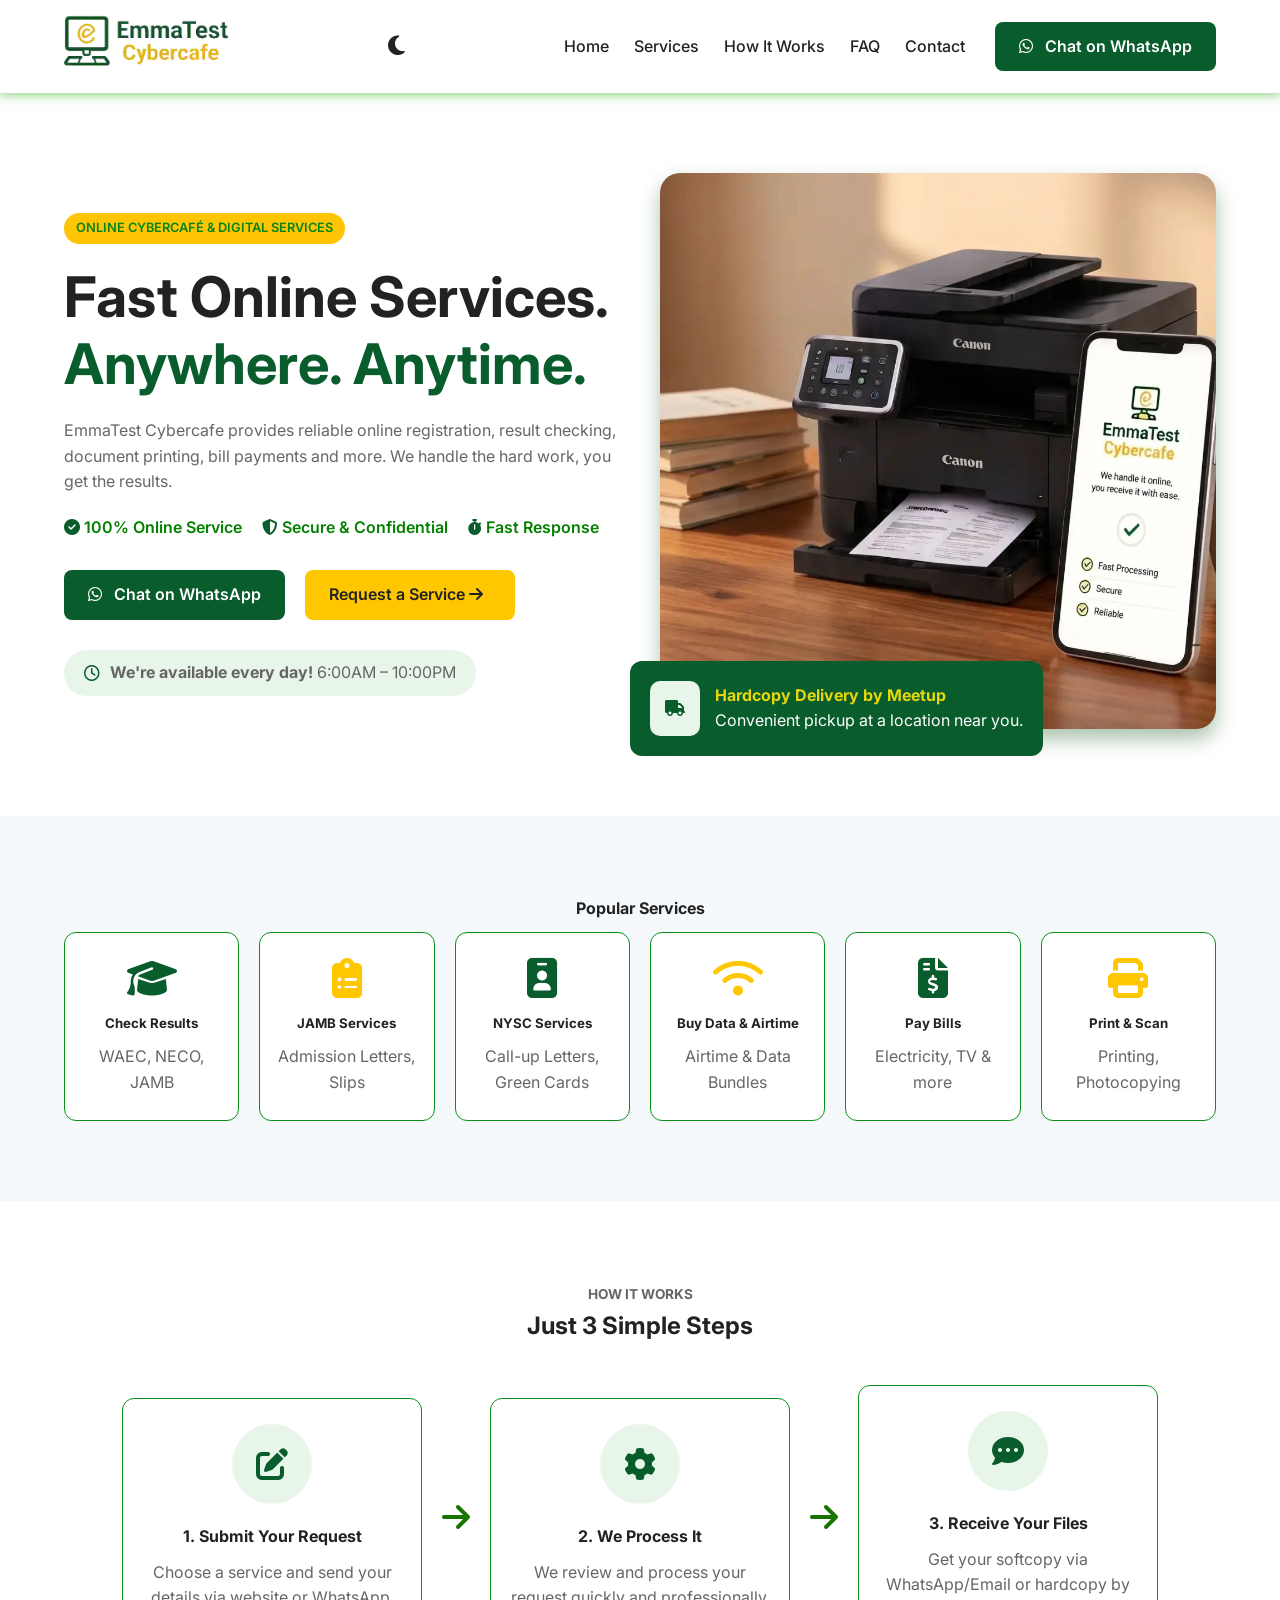
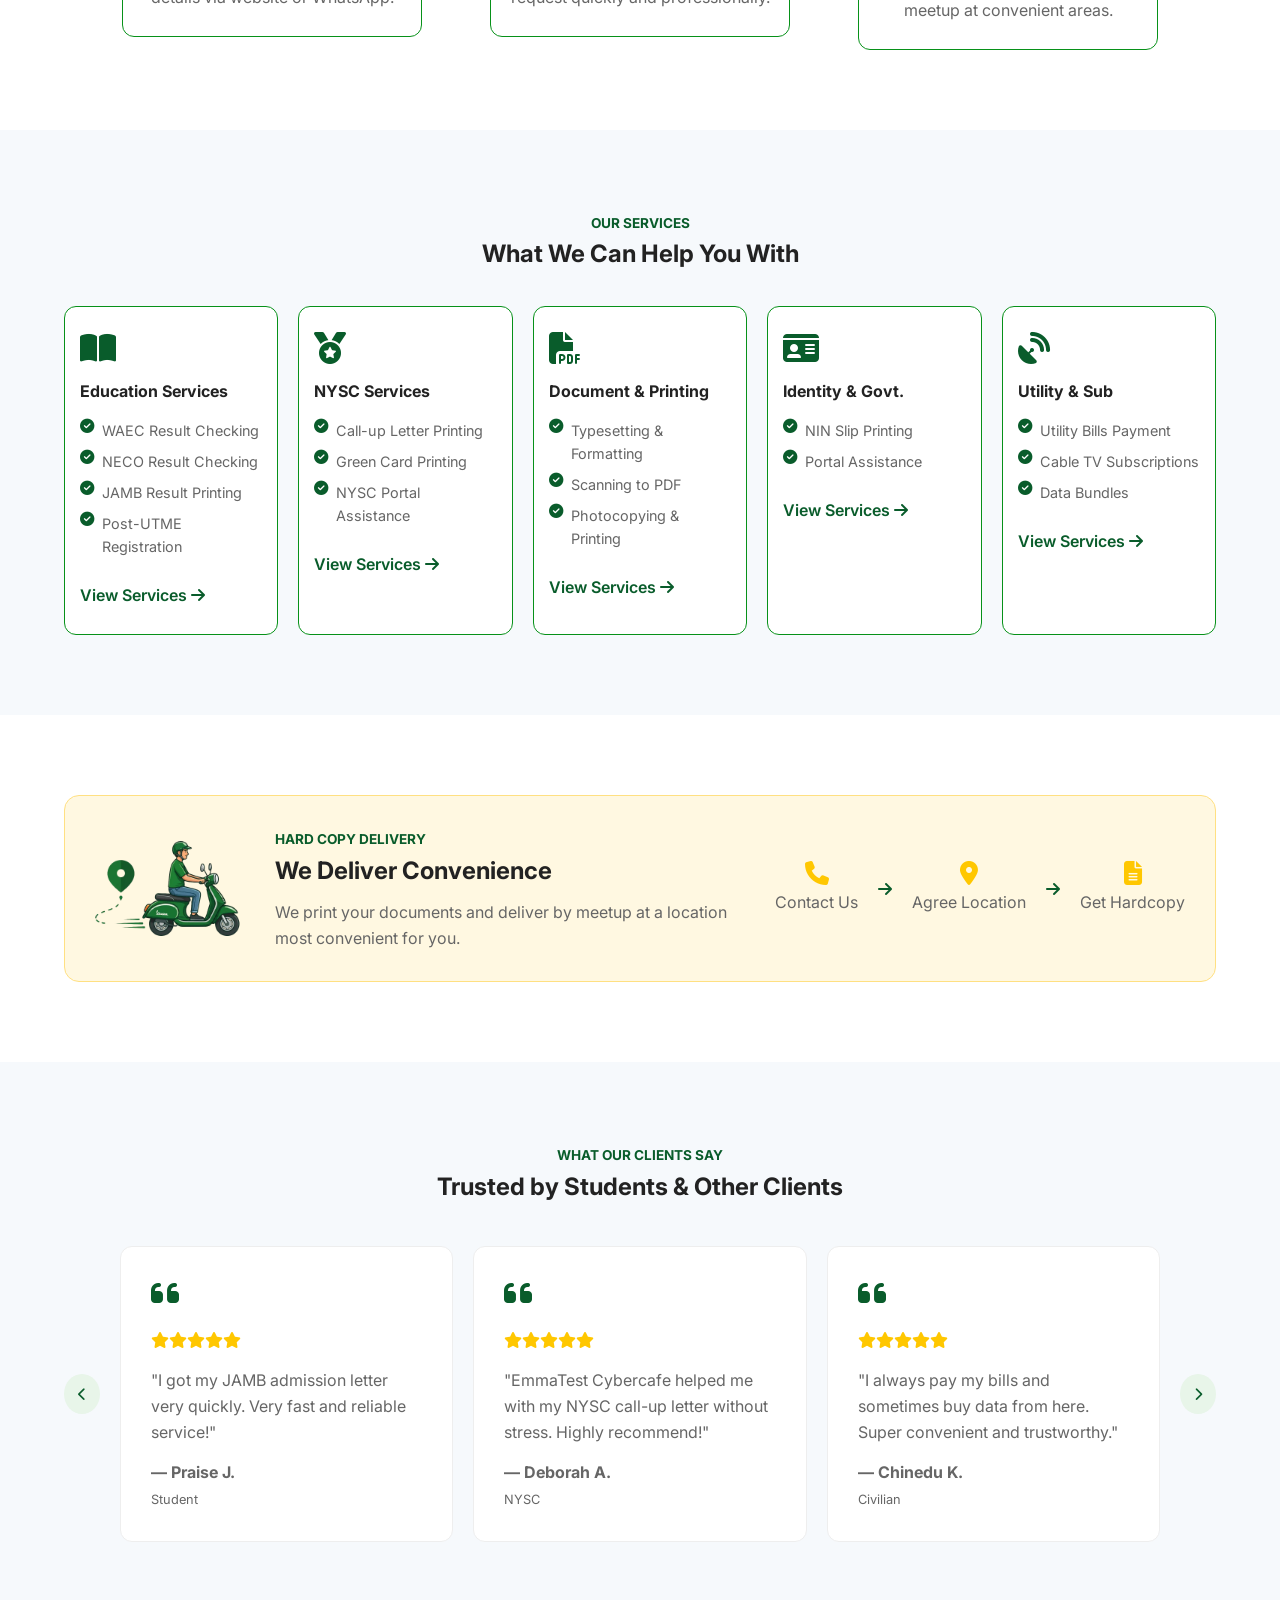
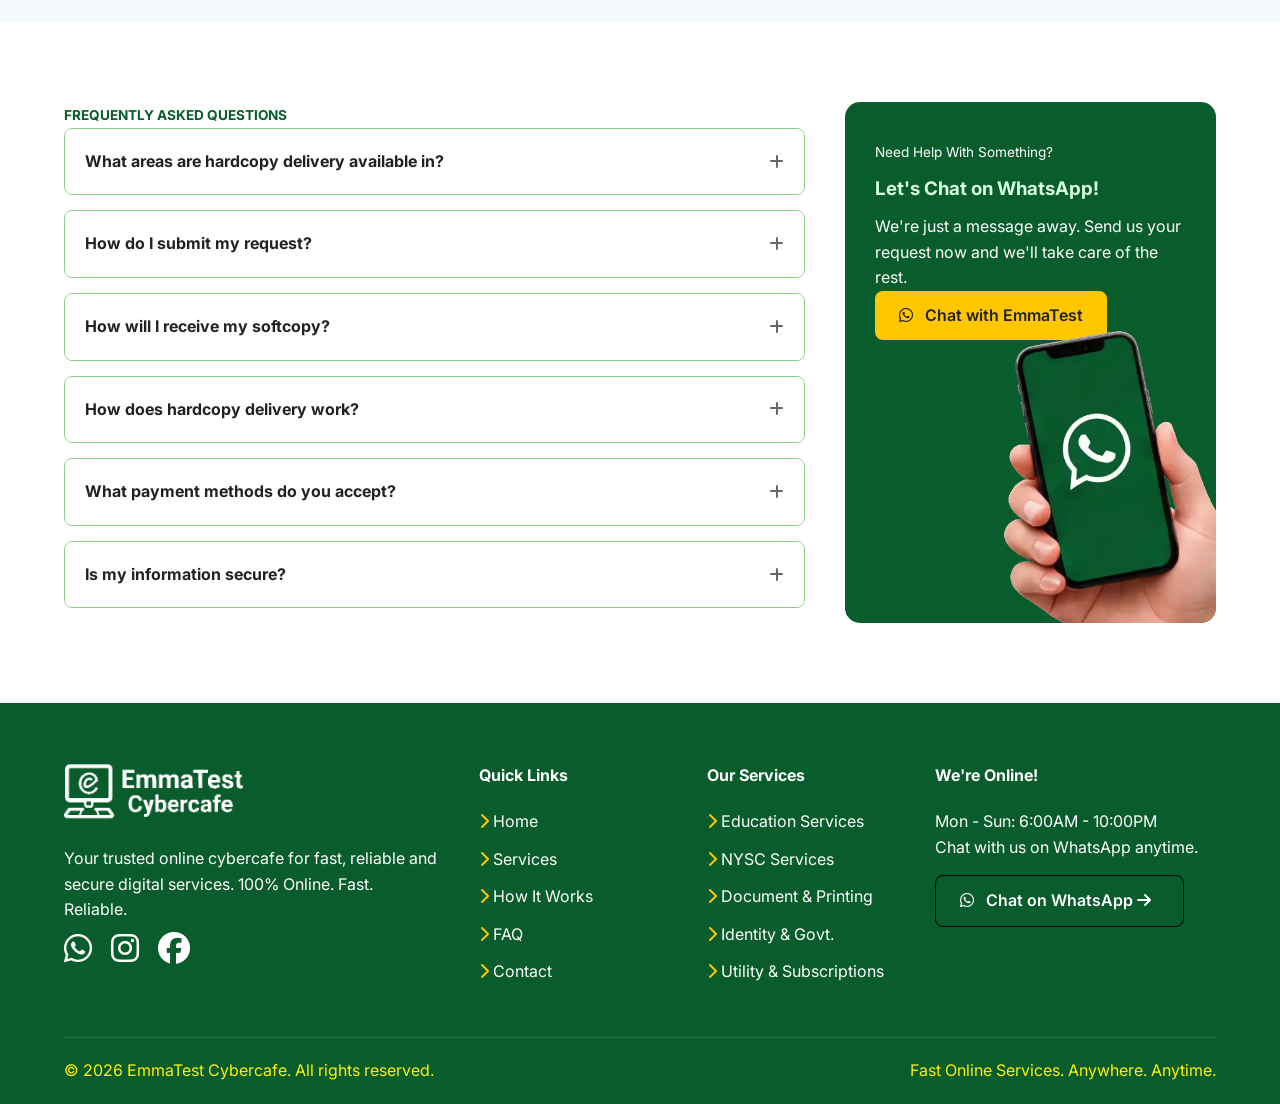
==== index.html @ 2fd21c48 "Remove chevron icon from Services nav link Removed the chevron <i> element from the 'Services' navig" ====
<!DOCTYPE html>
<html lang = "en">
    <head>
        <meta charset="UTF-8">
        <meta name="viewport" content="width=device-width, initial-scale=1.0">
        <title>EmmaTest Cybercafe</title>
        <link href="https://fonts.googleapis.com/css2?family=Inter:wght@400;500;600;700&display=swap" rel="stylesheet">
        <link rel="stylesheet" href="https://cdnjs.cloudflare.com/ajax/libs/font-awesome/6.4.0/css/all.min.css">
        <link rel="stylesheet" href="style.css">
        
        <link rel="apple-touch-icon" sizes="180x180" href="apple-touch-icon.png">
        <link rel="icon" type="image/png" sizes="32x32" href="favicon-32x32.png">
        <link rel="icon" type="image/png" sizes="16x16" href="favicon-16x16.png">
        <link rel="icon" href="favicon.ico">
        <link rel="manifest" href="site.webmanifest">
    </head>
    <body id="home">
        <header id="header">
            <div class="nav-container">
                <a href="#home" class="logo">
                    <img src="images/logo.webp" alt="EmmaTest Cybercafe Logo" id="site-logo">
                </a>
                
                <div style="display: flex; align-items: center; gap: 20px;">
                    <button id="theme-toggle" class="theme-btn" aria-label="Toggle Dark Mode">
                        <i class="fas fa-moon"></i>
                    </button>
                    <div class="menu-icon" id="menu-icon">
                        <i class="fas fa-bars"></i>
                    </div>
                </div>
                <nav id="navbar">
                    <ul class="nav-links">
                        <li><a href="#home" class="nav-link">Home</a></li>
                        <li><a href="#services" class="nav-link">Services</a></li>
                        <li><a href="#how-it-works" class="nav-link">How It Works</a></li>
                        <li><a href="#faq" class="nav-link">FAQ</a></li>
                        <li><a href="#footer" class="nav-link">Contact</a></li>
                    </ul>
                    <a href="https://wa.me/2348055755066" target="_blank" rel="noopener" class="btn btn-primary wa-link">
                        <i class="fab fa-whatsapp"></i> Chat on WhatsApp
                    </a>
                </nav>
            </div>
        </header>

        <section class="hero section-padding">
            <div class="hero-content">
                <span class="badge">ONLINE CYBERCAFÉ & DIGITAL SERVICES</span>
                <h1>Fast Online Services.<br><span class="text-green">Anywhere. Anytime.</span></h1>
                <p>EmmaTest Cybercafe provides reliable online registration, result checking, document printing, bill payments and more. We handle the hard work, you get the results.</p>

                <ul class="hero-features">
                    <li><i class="fas fa-check-circle text-green"></i> 100% Online Service</li>
                    <li><i class="fas fa-shield-alt text-green"></i> Secure & Confidential</li>
                    <li><i class="fas fa-stopwatch text-green"></i> Fast Response</li>
                </ul>

                <div class="hero-buttons">
                    <a href="https://wa.me/2348055755066" target="_blank" rel="noopener" class="btn btn-primary wa-link"><i class="fab fa-whatsapp"></i> Chat on WhatsApp</a>
                    <a href="request-service.html" class="btn btn-yellow">Request a Service <i class="fas fa-arrow-right"></i></a>
                </div>

                <div class="availability">
                    <i class="far fa-clock text-green"></i>
                    <div>
                        <strong>We're available every day!</strong>
                        <span>6:00AM – 10:00PM</span>
                    </div>
                </div>
            </div>

            <div class="hero-image-container">
                <img src="images/hero-printer-phone.webp" alt="Printer and Phonne" class="main-img">
                <div class="floating-card hover-float">
                    <div class="icon-box"><i class="fas fa-truck text-green"></i></div>
                    <div>
                        <h4>Hardcopy Delivery by Meetup</h4>
                        <p>Convenient pickup at a location near you.</p>
                    </div>
                </div>
            </div>
        </section>

        <section class="quick-services section-padding bg-light">
            <h4 class="text-center section-hub">Popular Services</h4>
            <div class="grid-container cards-6">
                <div class="card hover-float text-center">
                    <i class="fas fa-graduation-cap icon-large text-green"></i>
                    <h5>Check Results</h5>
                    <p>WAEC, NECO, JAMB</p>
                </div>
                <div class="card hover-float text-center">
                    <i class="fas fa-clipboard-list icon-large text-yellow"></i>
                    <h5>JAMB Services</h5>
                    <p>Admission Letters, Slips</p>
                </div>
                <div class="card hover-float text-center">
                    <i class="fas fa-id-badge icon-large text-green"></i>
                    <h5>NYSC Services</h5>
                    <p>Call-up Letters, Green Cards</p>
                </div>
                <div class="card hover-float text-center">
                    <i class="fas fa-wifi icon-large text-yellow"></i>
                    <h5>Buy Data & Airtime</h5>
                    <p>Airtime & Data Bundles</p>
                </div>
                <div class="card hover-float text-center">
                    <i class="fas fa-file-invoice-dollar icon-large text-green"></i>
                    <h5>Pay Bills</h5>
                    <p>Electricity, TV & more</p>
                </div>
                <div class="card hover-float text-center">
                    <i class="fas fa-print icon-large text-yellow"></i>
                    <h5>Print & Scan</h5>
                    <p>Printing, Photocopying</p>
                </div>
            </div>
        </section>

        <section id="how-it-works" class="section-padding text-center">
            <span class=" uppercase font-bold text-small">How It Works</span>
            <h2>Just 3 Simple Steps</h2>
            <div class="steps-container">
                <div class="step card hover-float">
                    <div class="step-icon"><i class="fas fa-edit"></i></div>
                    <h4>1. Submit Your Request</h4>
                    <p>Choose a service and send your details via website or WhatsApp.</p>
                </div>
                <i class="fas fa-arrow-right step-arrow"></i>
                <div class="step card hover-float">
                    <div class="step-icon"><i class="fas fa-cog"></i></div>
                    <h4>2. We Process It</h4>
                    <p>We review and process your request quickly and professionally.</p>
                </div>
                <i class="fas fa-arrow-right step-arrow"></i>
                <div class="step card hover-float">
                    <div class="step-icon"><i class="fas fa-comment-dots"></i></div>
                    <h4>3. Receive Your Files</h4>
                <p>Get your softcopy via WhatsApp/Email or hardcopy by meetup at convenient areas.</p>
                </div>
            </div>
        </section>

        <section id="services" class="section-padding bg-light">
            <div class="text-center mb-4">
                <span class="text-green uppercase font-bold text-small">Our Services</span>
                <h2>What We Can Help You With</h2>
            </div>
            <div class="grid-container cards-5">
                <div class="card service-card hover-float">
                    <i class="fas fa-book-open icon-medium text-green"></i>
                    <h4>Education Services</h4>
                    <ul>
                        <li><i class="fas fa-check-circle text-green"></i> WAEC Result Checking</li>
                        <li><i class="fas fa-check-circle text-green"></i> NECO Result Checking</li>
                        <li><i class="fas fa-check-circle text-green"></i> JAMB Result Printing</li>
                        <li><i class="fas fa-check-circle text-green"></i> Post-UTME Registration</li>
                    </ul>
                    <a href="service-details.html" class="link-green">View Services <i class="fas fa-arrow-right"></i></a>
                </div>
                <div class="card service-card hover-float">
                    <i class="fas fa-medal icon-medium text-green"></i>
                    <h4>NYSC Services</h4>
                    <ul>
                        <li><i class="fas fa-check-circle text-green"></i> Call-up Letter Printing</li>
                        <li><i class="fas fa-check-circle text-green"></i> Green Card Printing</li>
                        <li><i class="fas fa-check-circle text-green"></i> NYSC Portal Assistance</li>
                    </ul>
                    <a href="service-details.html" class="link-green">View Services <i class="fas fa-arrow-right"></i></a>
                </div>
                <div class="card service-card hover-float">
                    <i class="fas fa-file-pdf icon-medium text-green"></i>
                    <h4>Document & Printing</h4>
                    <ul>
                        <li><i class="fas fa-check-circle text-green"></i> Typesetting & Formatting</li>
                        <li><i class="fas fa-check-circle text-green"></i> Scanning to PDF</li>
                        <li><i class="fas fa-check-circle text-green"></i> Photocopying & Printing</li>
                    </ul>
                    <a href="service-details.html" class="link-green">View Services <i class="fas fa-arrow-right"></i></a>
                </div>
                <div class="card service-card hover-float">
                    <i class="fas fa-id-card icon-medium text-green"></i>
                    <h4>Identity & Govt.</h4>
                    <ul>
                        <li><i class="fas fa-check-circle text-green"></i> NIN Slip Printing</li>
                        <li><i class="fas fa-check-circle text-green"></i> Portal Assistance</li>
                    </ul>
                    <a href="service-details.html" class="link-green">View Services <i class="fas fa-arrow-right"></i></a>
                </div>
                <div class="card service-card hover-float">
                    <i class="fas fa-satellite-dish icon-medium text-green"></i>
                    <h4>Utility & Sub</h4>
                    <ul>
                        <li><i class="fas fa-check-circle text-green"></i> Utility Bills Payment</li>
                        <li><i class="fas fa-check-circle text-green"></i> Cable TV Subscriptions</li>
                        <li><i class="fas fa-check-circle text-green"></i> Data Bundles</li>
                    </ul>
                    <a href="service-details.html" class="link-green">View Services <i class="fas fa-arrow-right"></i></a>
                </div>
            </div>
        </section>

        <section class="section-padding">
            <div class="delivery-banner hover-float">
                <img src="images/scooter.webp" alt="Delivery Scooter" class="scooter-img">
                <div class="banner-text">
                    <span class="text-green uppercase text-small font-bold">Hard Copy Delivery</span>
                    <h2>We Deliver Convenience</h2>
                    <p>We print your documents and deliver by meetup at a location most convenient for you.</p>
                </div>
                <div class="banner-steps">
                    <div class="b-step"><i class="fas fa-phone text-yellow"></i> <p>Contact Us</p></div>
                    <i class="fas fa-arrow-right text-green"></i>
                    <div class="b-step"><i class="fas fa-map-marker-alt text-yellow"></i> <p>Agree Location</p></div>
                    <i class="fas fa-arrow-right text-green"></i>
                    <div class="b-step"><i class="fas fa-file-alt text-yellow"></i> <p>Get Hardcopy</p></div>
                </div>
            </div>
        </section>

        <section id="testimonials" class="section-padding text-center bg-light">
            <span class="text-green uppercase font-bold text-small">What Our Clients Say</span>
            <h2>Trusted by Students & Other Clients</h2>

            <div class="testimonial-wrapper">
                <button id="prevTestimonial" class="slider-btn" title="Previous testimonial" aria-label="Previous testimonial"><i class="fas fa-chevron-left"></i></button>
                <div class="testimonial-container" id="testimonial-container">
                </div>
                <button id="nextTestimonial" class="slider-btn" title="Next testimonial" aria-label="Next testimonial"><i class="fas fa-chevron-right"></i></button>
            </div>
        </section>

        <section id="faq" class="section-padding">
            <div class="faq-chat-grid">
                <div class="faq-section">
                    <span class="text-green uppercase font-bold text-small">Frequently Asked Questions</span>
                    <div class="accordion">
                        <div class="accordion-item">
                            <div class="accordion-header">
                                <h4>What areas are hardcopy delivery available in?</h4>
                                <i class="fas fa-plus"></i>
                            </div>
                            <div class="accordion-content">
                                <p>Hard Copy meet up for delivery is only available in various places in Ogbomosho, Oyo Nigeria. Delivery to other states will include an additional shipping fee.</p>
                            </div>
                        </div>
                        <div class="accordion-item">
                            <div class="accordion-header">
                                <h4>How do I submit my request?</h4>
                                <i class="fas fa-plus"></i>
                            </div>
                            <div class="accordion-content">
                                <p>You can submit your request by clicking any "Request a Service" button or sending us a direct message on WhatsApp with your details.</p>
                            </div>
                        </div>
                        <div class="accordion-item">
                            <div class="accordion-header">
                                <h4>How will I receive my softcopy?</h4>
                                <i class="fas fa-plus"></i>
                            </div>
                            <div class="accordion-content">
                                <p>Softcopies are securely sent directly to your WhatsApp or Email address upon completion.</p>
                            </div>
                        </div>
                        <div class="accordion-item">
                            <div class="accordion-header">
                                <h4>How does hardcopy delivery work?</h4>
                                <i class="fas fa-plus"></i>
                            </div>
                            <div class="accordion-content">
                                <p>We agree on a convenient public meetup location and bring your printed documents directly to you.</p>
                            </div>
                        </div>
                        <div class="accordion-item">
                            <div class="accordion-header">
                                <h4>What payment methods do you accept?</h4>
                                <i class="fas fa-plus"></i>
                            </div>
                            <div class="accordion-content">
                                <p>We accept bank transfers. Account details will be provided when you finalize your request.</p>
                            </div>
                        </div>
                        <div class="accordion-item">
                            <div class="accordion-header">
                                <h4>Is my information secure?</h4>
                                <i class="fas fa-plus"></i>
                            </div>
                            <div class="accordion-content">
                                <p>Yes, 100%!. All personal data and login details provided for registrations are kept strictly confidential and deleted after service completion.</p>
                            </div>
                        </div>
                    </div>
                </div>
                <div class="cta-card hover-float">
                    <div class="cta-content">
                        <p class="text-small">Need Help With Something?</p>
                        <h3>Let's Chat on WhatsApp!</h3>
                        <p>We're just a message away. Send us your request now and we'll take care of the rest.</p>
                        <a href="https://wa.me/2348055755066" target="_blank" rel="noopener" class="btn btn-yellow wa-link"><i class="fab fa-whatsapp"></i> Chat with EmmaTest</a>
                    </div>
                    <img src="images/hand-phone.webp" alt="Phone in hand" class="cta-img">
                </div>
            </div>
        </section>

        <footer id="footer">
            <div class="footer-grid">
                <div class="footer-brand">
                    <img src="images/logo.webp" alt="Logo" class="footer-logo">
                    <p>Your trusted online cybercafe for fast, reliable and secure digital services. 100% Online. Fast. Reliable.</p>
                    <div class="social-icons">
                        <a href="https://wa.me/2348055755066" target="_blank" rel="noopener" title="Chat on WhatsApp" aria-label="Chat on WhatsApp"><i class="fab fa-whatsapp"></i></a>
                        <a href="https://instagram.com" target="_blank" rel="noopener" title="Follow on Instagram" aria-label="Follow on Instagram"><i class="fab fa-instagram"></i></a>
                        <a href="https://facebook.com" target="_blank" rel="noopener" title="Follow on Facebook" aria-label="Follow on Facebook"><i class="fab fa-facebook"></i></a>
                    </div>
                </div>
                <div class="footer-links">
                    <h4>Quick Links</h4>
                    <ul>
                        <li><i class="fas fa-chevron-right text-yellow"></i> <a href="#home">Home</a></li>
                        <li><i class="fas fa-chevron-right text-yellow"></i> <a href="#services">Services</a></li>
                        <li><i class="fas fa-chevron-right text-yellow"></i> <a href="#how-it-works">How It Works</a></li>
                        <li><i class="fas fa-chevron-right text-yellow"></i> <a href="#faq">FAQ</a></li>
                        <li><i class="fas fa-chevron-right text-yellow"></i> <a href="#footer">Contact</a></li>
                    </ul>
                </div>
                <div class="footer-links">
                    <h4>Our Services</h4>
                    <ul>
                        <li><i class="fas fa-chevron-right text-yellow"></i> <a href="service-details.html">Education Services</a></li>
                        <li><i class="fas fa-chevron-right text-yellow"></i> <a href="service-details.html">NYSC Services</a></li>
                        <li><i class="fas fa-chevron-right text-yellow"></i> <a href="service-details.html">Document & Printing</a></li>
                        <li><i class="fas fa-chevron-right text-yellow"></i> <a href="service-details.html">Identity & Govt.</a></li>
                        <li><i class="fas fa-chevron-right text-yellow"></i> <a href="service-details.html">Utility & Subscriptions</a></li>
                    </ul>
                </div>
                <div class="footer-contact">
                    <h4>We're Online!</h4>
                    <p>Mon - Sun: 6:00AM - 10:00PM<br>Chat with us on WhatsApp anytime.</p>
                    <a href="https://wa.me/2348055755066" target="_blank" rel="noopener" class="btn btn-outline-white wa-link">
                        <i class="fab fa-whatsapp"></i> Chat on WhatsApp <i class="fas fa-arrow-right"></i>
                    </a>
                </div>
            </div>
            <div class="footer-bottom">
                <p>&copy; 2026 EmmaTest Cybercafe. All rights reserved.</p>
                <p>Fast Online Services. Anywhere. Anytime.</p>
            </div>
        </footer>

        <script src="script.js"></script>
    </body>
</html>
---- style.css ----
/* Variables & Reset */
:root {
    --primary-green: #095C2B;
    --light-green: #E8F5E9;
    --yellow: #FFC700;
    --dark-text: #222222;
    --gray-text: #666666;
    --bg-white: #FFFFFF;
    --bg-offwhite: #f6f9fc;
    --transition: all 0.4s ease;
}

* {
    margin: 0;
    padding: 0;
    box-sizing: border-box;
    font-family: 'inter', sans-serif;
    scroll-behavior: smooth;
}

body {
    color: var(--gray-text);
    background-color: var(--bg-white);
    line-height: 1.6;
}

h1, h2, h3, h4, h5 {
    color: var(--dark-text);
    margin-bottom: 10px;
}

a {
    text-decoration: none;
    color: inherit;
}

ul {
    list-style: none;
}

/* Utility Classes */
.text-green {color: var(--primary-green); }
.text-yellow { color: var(--yellow); }
.bg-light { background-color: var(--bg-offwhite); }
.text-center { text-align: center; }
.uppercase { text-transform: uppercase; }
.font-bold { font-weight: 700; }
.text-small { font-size: 0.85rem; }
.section-padding { padding: 80px 5%; }
.mb-4 { margin-bottom: 2rem; }

/* Buttons */
.btn {
    display: inline-block;
    padding: 12px 24px;
    border-radius: 8px;
    font-weight: 600;
    transition: var(--transition);
    cursor: pointer;
    border: none;
}

.btn i {
    margin-right: 8px;
}

.btn-primary {
    background-color: var(--primary-green);
    color: white
}

.btn-primary:hover {
    background-color: var(--yellow);
    transform: translateY(-5px);
}

.btn-yellow {
    background-color: var(--yellow);
    color: var(--dark-text);
}

.btn-yellow:hover {
    background-color: #00d636;
    transform: translateY(-5px);
}

/* Hover Float Effect (for the cards) */
.hover-float {
    transition: var(--transition);
}
.hover-float:hover {
    transform: translateY(-8px);
    box-shadow: 0 10px 20px rgba(0,0,0,0.08);
}

header {
    background: var(--bg-white);
    position: sticky;
    top: 0;
    z-index: 1000;
    box-shadow: 0 2px 10px rgba(28, 167, 0, 0.514);
}

.nav-container {
    display: flex;
    justify-content: space-between;
    align-items: center;
    padding: 15px 5%;
    max-width: 1400px;
    margin: auto;
}

.logo img {
    height: 55px;
}

nav {
    display: flex;
    align-items: center;
    gap: 30px;
}

.nav-links {
    display: flex;
    gap: 25px;
}

.nav-link {
    font-weight: 500;
    color: var(--dark-text);
    transition: var(--transition);
}

.nav-link:hover {
    color: var(--primary-green);
}

.menu-icon {
    display: none;
    font-size: 1.5rem;
    color: var(--primary-green);
    cursor: pointer;
}

/* Hero Section */
.hero {
    display: grid;
    grid-template-columns: 1fr 1fr;
    gap: 40px;
    align-items: center;
    max-width: 1400px;
    margin: auto;
}

.badge {
    background: #ffc404;
    color: #04851a;
    padding: 5px 12px;
    border-radius: 20px;
    font-size: 0.8rem;
    font-weight: 600;
    display: inline-block;
    margin-bottom: 20px;
}

.hero h1 {
    font-size: 3.5rem;
    line-height: 1.2;
    margin-bottom: 20px;
}

.hero-features {
    display: flex;
    gap: 20px;
    margin: 20px 0;
}

.hero-features li {
    font-weight: 600;
    color: rgb(4, 128, 0)
}

.hero-buttons {
    display: flex;
    gap: 20px;
    margin-top: 30px;
}

.availability{
    display: flex;
    align-items: center;
    gap: 10px;
    margin-top: 30px;
    background: var(--light-green);
    padding: 10px 20px;
    border-radius: 80px;
    display: inline-flex;
}

.hero-image-container {
    position: relative;
}

.main-img {
    width: 100%;
    border-radius: 20px;
    box-shadow: 0 10px 20px rgba(0, 75, 10, 0.336);  
}

.floating-card {
    position: absolute;
    bottom: -20px;
    left: -30px;
    background: var(--primary-green);
    color: white;
    padding: 20px;
    border-radius: 12px;
    display: flex;
    align-items: center;
    gap: 15px;
}
.floating-card h4 { color: rgb(230, 215, 14); margin: 0; }
.floating-card .icon-box {
    background: var(--light-green);
    padding: 15px;
    border-radius: 10px;
}

/* Grids */
.grid-container {
    display: grid;
    gap: 20px;
    max-width: 1400px;
    margin: auto;
}

.cards-6 { grid-template-columns: repeat(6, 1fr); }
.cards-5 { grid-template-columns: repeat(5, 1fr); }

.card {
    background: var(--bg-white);
    padding: 25px 15px;
    border-radius: 12px;
    border: 1px solid #079119;
}
.icon-large { font-size: 2.5rem; margin-bottom: 15px; }

/* How It Works */
.steps-container {
    display: flex;
    align-items: center;
    justify-content: center;
    gap: 20px;
    margin-top: 40px;
}

.step {
    flex: 1;
    max-width: 300px;
}

.step-icon {
    width: 80px;
    height: 80px;
    background: var(--light-green);
    color: var(--primary-green);
    border-radius: 50%;
    display: flex;
    align-items: center;
    justify-content: center;
    font-size: 2rem;
    margin: 0 auto 20px;
}
.step-arrow { font-size: 2rem; color: #177400; }

/* Services Details Cards */
.service-card { text-align: left; }
.icon-medium { font-size: 2rem; margin-bottom: 15px; }
.service-card ul { margin: 15px 0; }
.service-card li {
    margin-bottom: 8px;
    font-size: 0.9rem;
    display: flex;
    gap: 8px;
}
.link-green {
    color: var(--primary-green);
    font-weight: 600;
    display: inline-block;
    margin-top: 10px;
}

/* Delivery Banner */
.delivery-banner {
    background: #fff8e1;
    border-radius: 15px;
    display: flex;
    align-items: center;
    padding: 30px;
    gap: 30px;
    border: 1px solid #ffe082;
}
.scooter-img { width: 150px; }
.banner-text { flex: 1; }
.banner-steps {
    display: flex;
    align-items: center;
    gap: 20px;
}
.b-step { text-align: center; }
.b-step i { font-size: 1.5rem; margin-bottom: 5px; }

/* Testimonials Carousel */
.testimonial-wrapper {
    display: flex;
    align-items: center;
    justify-content: center;
    gap: 20px;
    margin-top: 40px;
}

.testimonial-container {
    display: grid;
    grid-template-columns: repeat(3, 1fr);
    gap: 20px;
    width: 100%;
    max-width: 1200px;
    overflow: hidden;
}

.test-card {
    background: var(--bg-white);
    padding: 30px;
    border-radius: 12px;
    text-align: left;
    border: 1px solid #eee;
}
.stars { color: var(--yellow); margin: 15px 0; }
.slider-btn {
    background: var(--light-green);
    color: var(--primary-green);
    border: none;
    width: 40px;
    height: 40px;
    border-radius: 50%;
    cursor: pointer;
    transition: var(--transition);
}

.slider-btn:hover { background: var(--primary-green); color: white; transform: translateY(-5px); }
/* FAQ & CTA Grid */
.faq-chat-grid {
    display: grid;
    grid-template-columns: 2fr 1fr;
    gap: 40px;
    max-width: 1400px;
    margin: auto;
}

.accordion-item {
    border: 1px solid #0d9b0079;
    border-radius: 8px;
    margin-bottom: 15px;
    overflow: hidden;
}

.accordion-header {
    background: var(--bg-white);
    padding: 20px;
    display: flex;
    justify-content: space-between;
    align-items: center;
    cursor: pointer;
}
.accordion-header h4 { margin: 0; }
.accordion-content {
    background: var(--bg-offwhite);
    padding: 0 20px;
    max-height: 0;
    overflow: hidden;
    transition: max-height 0.2s ease;
}

.accordion-item.active .accordion-content {
    padding: 20px;
    max-height: 200px;
}

.accordion-item.active .accordion-header i {
    transform: rotate(45deg);
}

.cta-card {
    background: var(--primary-green);
    color: white;
    border-radius: 15px;
    padding: 40px 30px;
    overflow: hidden;
    position: relative;
}
.cta-card h3 { color: rgb(216, 255, 225); margin: 10px 0; }
.cta-img {
    position: absolute;
    bottom: -20px;
    right: -20px;
    width: 250px;
}

/* Footer */
footer{
    background: var(--primary-green);
    color: white;
    padding: 60px 5% 20px;
}

.footer-grid {
    display: grid;
    grid-template-columns: 2fr 1fr 1fr 1.5fr;
    gap: 40px;
    max-width: 1400px;
    margin: auto;
    border-bottom: 1px solid rgba(255,255,255,0.1);
    padding-bottom: 40px;
}
.footer-logo { height: 60px; filter: brightness(0) invert(1); margin-bottom: 15px; }

.social-icons a {
    color: white;
    margin-right: 15px;
    font-size: 2rem;
}

.footer-links h4, .footer-contact h4 { color: white; margin-bottom: 20px; }
.footer-links ul li { margin-bottom: 12px; }
.btn-outline-white {
    background: transparent;
    border: 1px solid rgb(0, 0, 0);
    color: white;
    margin-top: 15px;
}
.btn-outline-white:hover {
    background: white;
    color: var(--primary-green);
    transform: translateY(-5px);
}
.footer-bottom {
    display: flex;
    justify-content: space-between;
    max-width: 1400px;
    margin: 20px auto 0;
    font-size: 1rem;
    color: #ffef0c;
}

/* Mobile Responsiveness */
@media (max-width: 992px) {
    .hero { grid-template-columns: 1fr; text-align: center; }
    .hero-features { justify-content: center; flex-wrap: wrap; }
    .hero-buttons { justify-content: center; }
    .floating-card { position: relative; bottom: 0; left: 0; margin-top: 20px; justify-content: center;}
    .cards-6, .cards-5 { grid-template-columns: repeat(3, 1fr); }
    .steps-container { flex-direction: column; }
    .step-arrow { transform: rotate(90deg); margin: 10px 0; }
    .delivery-banner { flex-direction: column; text-align: center; }
    .faq-chat-grid { grid-template-columns: 1fr; }
    .footer-grid { grid-template-columns: 1fr 1fr; }

    .cta-content {
        padding-right: 240px;
    }
}

@media (max-width: 768px) {
    .menu-icon { display: block; }
    nav {
        position: absolute;
        top: 80px;
        left: 0;
        width: 100%;
        background: var(--bg-white);
        flex-direction: column;
        padding: 20px;
        box-shadow: 0 10px 10px rgba(0,0,0,0.1);
        clip-path: circle(0% at 100% 0); /* Hidden state */
        transition: all 0.4s ease-in-out;
    }
    nav.open {
        clip-path: circle(150% at 100% 0); /* Reveal state */
    }
    .nav-links { flex-direction: column; width: 100%; text-align: center; }
    .cards-6, .cards-5 { grid-template-columns: repeat(2, 1fr); }
    .testimonial-container { grid-template-columns: 1fr; }

    .cta-card {
        padding-bottom: 160px;
    }
    
    .cta-img {
        width: 150px;
        bottom: -10px;
        right: -10px;
    }

    .cta-content {
        position: relative;
        z-index: 2;
        padding-right: 0;
    }
}

@media (max-width: 480px) {
    .hero h1 { font-size: 2.5rem; }
    .cards-6, .cards-5 { grid-template-columns: 1fr; }
    .footer-grid { grid-template-columns: 1fr; }
    .footer-bottom { flex-direction: column; text-align: center; gap: 10px;}
}

/* --- Dark Theme Toggle Button --- */
.theme-btn {
    background: none;
    border: none;
    font-size: 1.4rem;
    color: var(--dark-text);
    cursor: pointer;
    transition: var(--transition);
    display: flex;
    align-items: center;
    justify-content: center;
}

.theme-btn:hover {
    color: var(--primary-green);
    transform: scale(1.4);
}

body.dark-theme {
    --primary-green: #1eb35b; 
    --light-green: #0a2113; 
    --dark-text: #f5f5f5;
    --gray-text: #cccccc;
    --bg-white: #121212;
    --bg-offwhite: #1a1a1a;
}

body.dark-theme .btn-primary {
    background-color: #095C2B; 
    color: #ffffff;
}
body.dark-theme .btn-primary:hover {
    background-color: #0d7a3a;
}

body.dark-theme .card,
body.dark-theme .test-card,
body.dark-theme .accordion-item,
body.dark-theme .box {
    border-color: #333333;
}

body.dark-theme header {
    box-shadow: 0 2px 10px rgba(0,0,0,0.5);
}

body.dark-theme .delivery-banner {
    background-color: #2a220a;
    border-color: #4a3e10;
}
body.dark-theme .badge {
    background-color: #332800;
    color: var(--yellow);
}

body.dark-theme #site-logo {
    filter: brightness(0) invert(1);
}
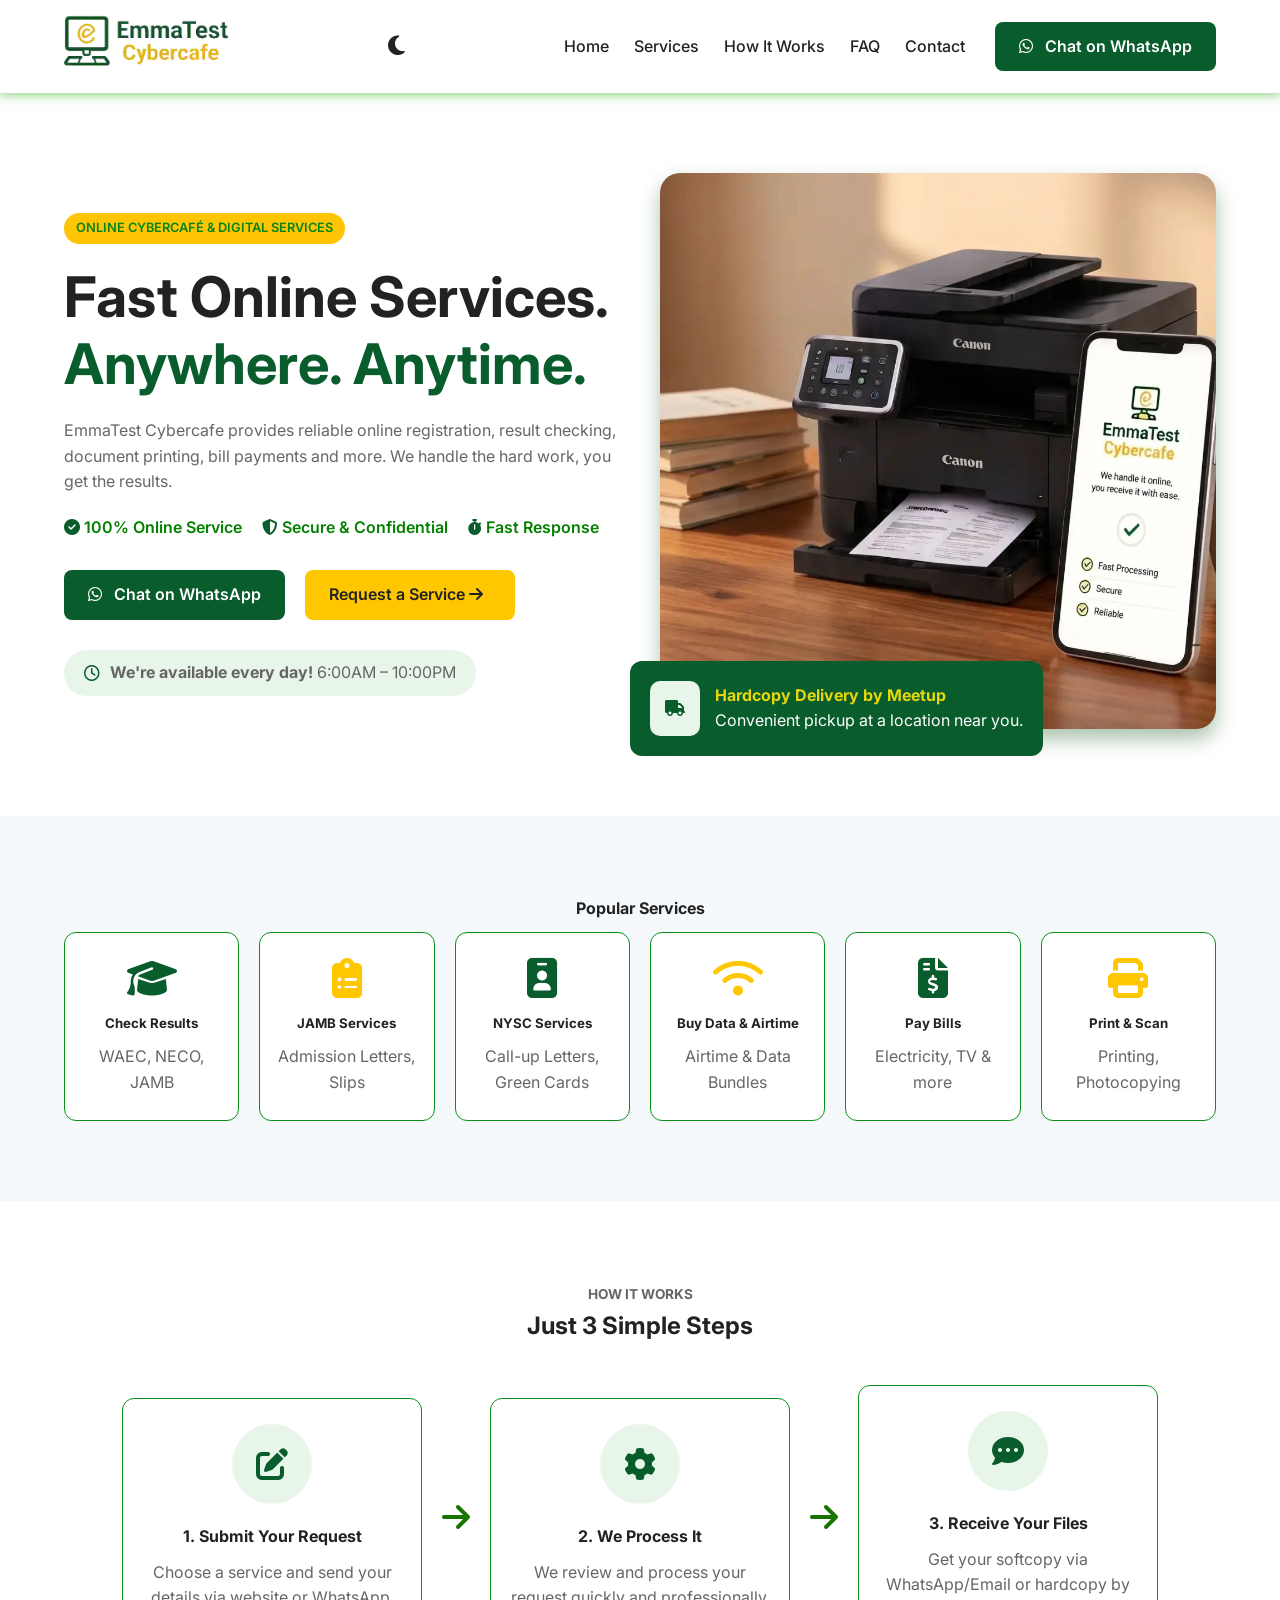
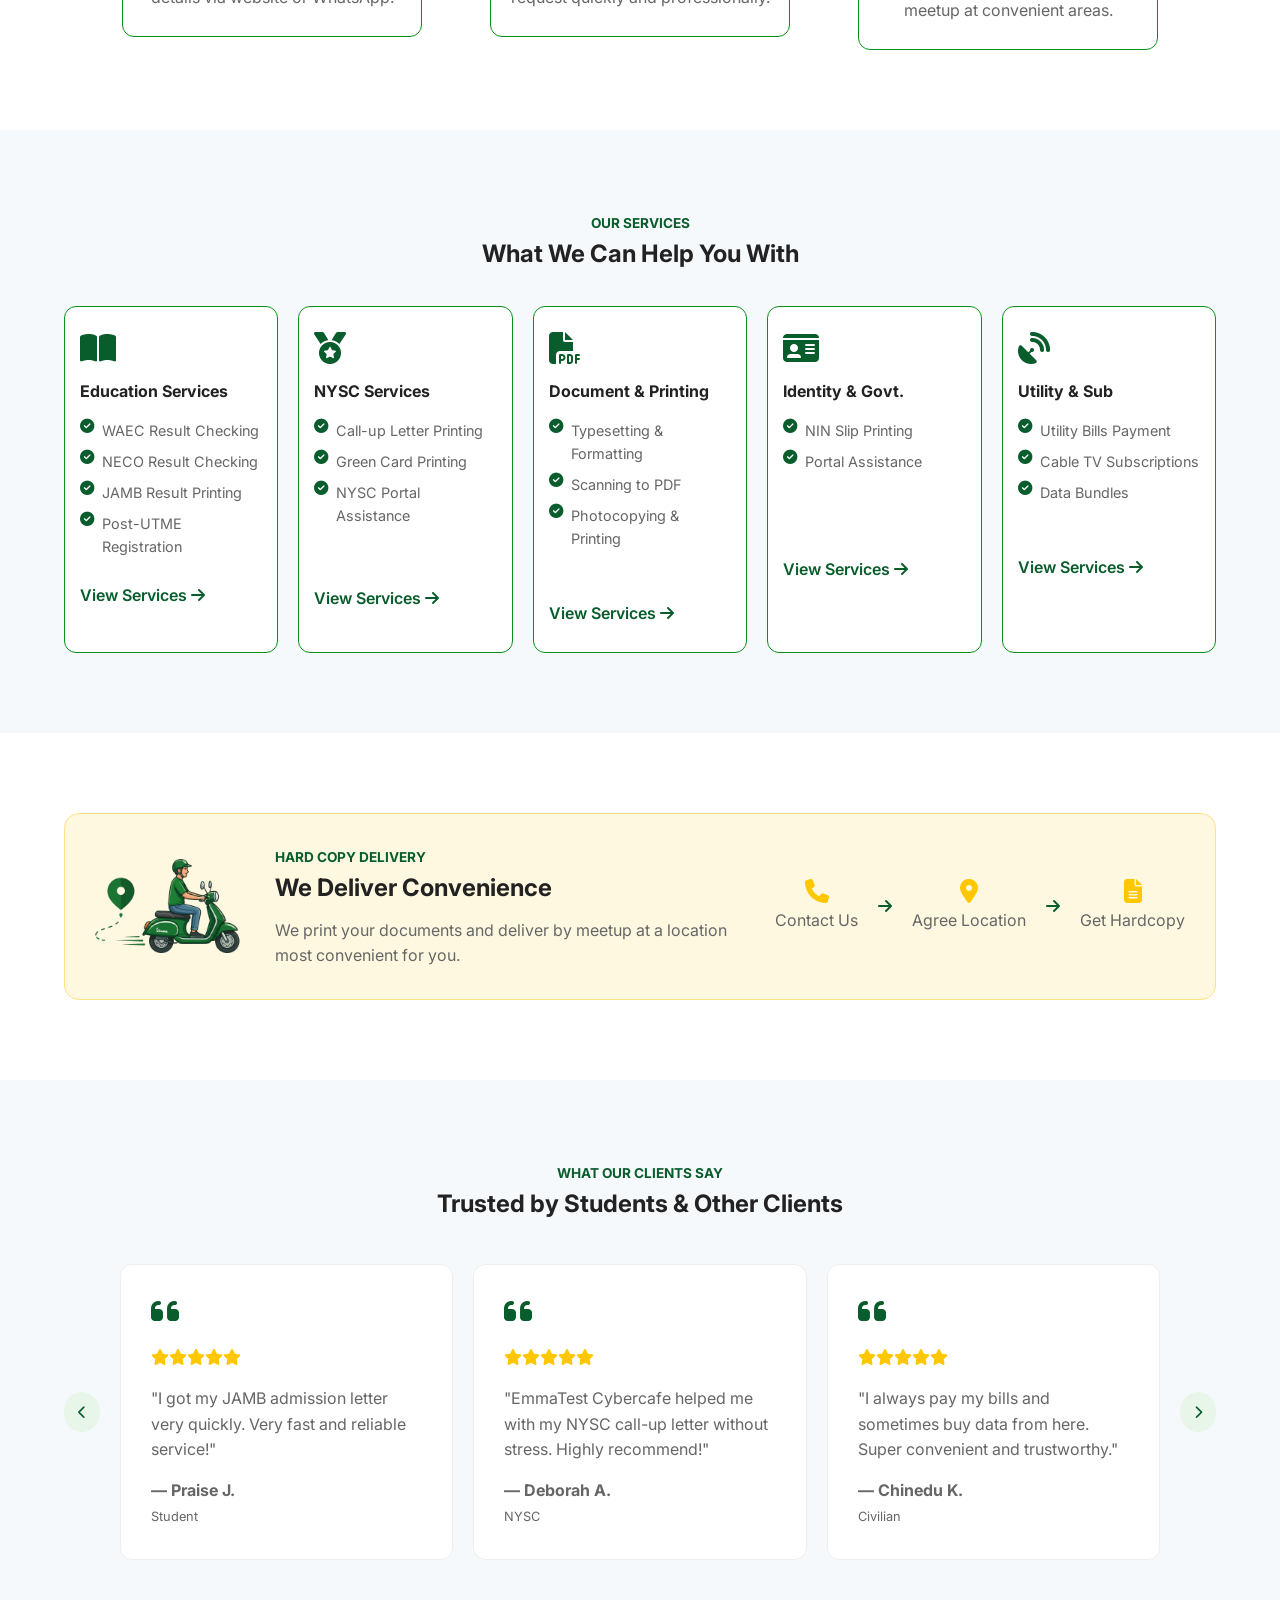
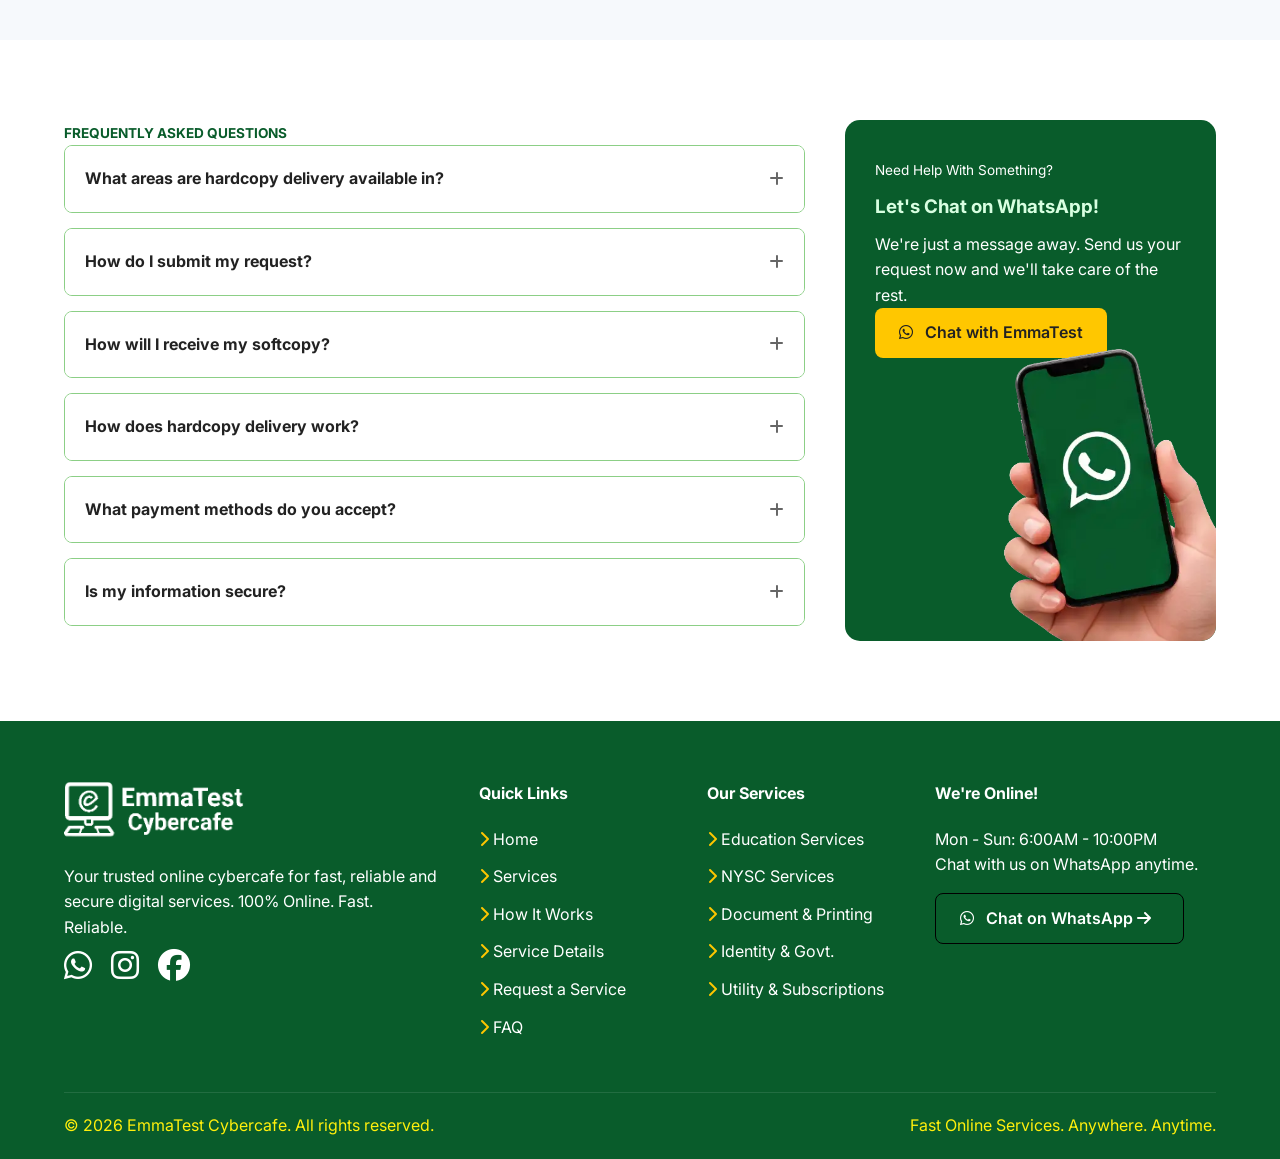
==== commit 71503cf3: "Add service request & details pages Introduced full Service Details and Request a Service pages and " ====
--- a/index.html
+++ b/index.html
@@ -1,5 +1,5 @@
 <!DOCTYPE html>
-<html lang = "en">
+<html lang="en">
     <head>
         <meta charset="UTF-8">
         <meta name="viewport" content="width=device-width, initial-scale=1.0">
@@ -165,7 +165,7 @@
                     <ul>
                         <li><i class="fas fa-check-circle text-green"></i> Call-up Letter Printing</li>
                         <li><i class="fas fa-check-circle text-green"></i> Green Card Printing</li>
-                        <li><i class="fas fa-check-circle text-green"></i> NYSC Portal Assistance</li>
+                        <li><i class="fas fa-check-circle text-green"></i> NYSC Portal Assistance</li><br>
                     </ul>
                     <a href="service-details.html" class="link-green">View Services <i class="fas fa-arrow-right"></i></a>
                 </div>
@@ -176,7 +176,7 @@
                         <li><i class="fas fa-check-circle text-green"></i> Typesetting & Formatting</li>
                         <li><i class="fas fa-check-circle text-green"></i> Scanning to PDF</li>
                         <li><i class="fas fa-check-circle text-green"></i> Photocopying & Printing</li>
-                    </ul>
+                    </ul><br>
                     <a href="service-details.html" class="link-green">View Services <i class="fas fa-arrow-right"></i></a>
                 </div>
                 <div class="card service-card hover-float">
@@ -184,8 +184,8 @@
                     <h4>Identity & Govt.</h4>
                     <ul>
                         <li><i class="fas fa-check-circle text-green"></i> NIN Slip Printing</li>
-                        <li><i class="fas fa-check-circle text-green"></i> Portal Assistance</li>
-                    </ul>
+                        <li><i class="fas fa-check-circle text-green"></i> Portal Assistance</li><br>
+                    </ul><br>
                     <a href="service-details.html" class="link-green">View Services <i class="fas fa-arrow-right"></i></a>
                 </div>
                 <div class="card service-card hover-float">
@@ -195,7 +195,7 @@
                         <li><i class="fas fa-check-circle text-green"></i> Utility Bills Payment</li>
                         <li><i class="fas fa-check-circle text-green"></i> Cable TV Subscriptions</li>
                         <li><i class="fas fa-check-circle text-green"></i> Data Bundles</li>
-                    </ul>
+                    </ul><br>
                     <a href="service-details.html" class="link-green">View Services <i class="fas fa-arrow-right"></i></a>
                 </div>
             </div>
@@ -242,7 +242,7 @@
                                 <i class="fas fa-plus"></i>
                             </div>
                             <div class="accordion-content">
-                                <p>Hard Copy meet up for delivery is only available in various places in Ogbomosho, Oyo Nigeria. Delivery to other states will include an additional shipping fee.</p>
+                                <p>Hard Copy meet up for delivery is only available in various places in Ogbomoso, Oyo Nigeria. Delivery to other states will include an additional shipping fee.</p>
                             </div>
                         </div>
                         <div class="accordion-item">
@@ -321,8 +321,9 @@
                         <li><i class="fas fa-chevron-right text-yellow"></i> <a href="#home">Home</a></li>
                         <li><i class="fas fa-chevron-right text-yellow"></i> <a href="#services">Services</a></li>
                         <li><i class="fas fa-chevron-right text-yellow"></i> <a href="#how-it-works">How It Works</a></li>
+                        <li><i class="fas fa-chevron-right text-yellow"></i> <a href="service-details.html">Service Details</a></li>
+                        <li><i class="fas fa-chevron-right text-yellow"></i> <a href="request-service.html">Request a Service</a></li>
                         <li><i class="fas fa-chevron-right text-yellow"></i> <a href="#faq">FAQ</a></li>
-                        <li><i class="fas fa-chevron-right text-yellow"></i> <a href="#footer">Contact</a></li>
                     </ul>
                 </div>
                 <div class="footer-links">
--- a/style.css
+++ b/style.css
@@ -515,7 +515,130 @@
     .footer-bottom { flex-direction: column; text-align: center; gap: 10px;}
 }
 
-/* --- Dark Theme Toggle Button --- */
+.cards-3 { grid-template-columns: repeat(3, 1fr); }
+.cards-2 { grid-template-columns: 1fr 1fr; gap: 40px;}
+.align-items-center { align-items: center; }
+
+.service-detail-card {
+    background: var(--bg-white);
+    border: 1px solid #eee;
+    padding: 30px 20px;
+}
+.sd-header {
+    display: flex;
+    align-items: center;
+    gap: 15px;
+    margin-bottom: 20px;
+    border-bottom: 1px solid #eee;
+    padding-bottom: 15px;
+}
+.bg-light-green { background: var(--light-green); }
+.sd-icon {
+    min-width: 50px;
+    height: 50px;
+    border-radius: 12px;
+    display: flex;
+    align-items: center;
+    justify-content: center;
+    font-size: 1.5rem;
+}
+.sd-list { margin-bottom: 20px; }
+.sd-list li { margin-bottom: 10px; font-size: 0.9rem; display: flex; gap: 10px; align-items: flex-start;}
+
+.btn-outline-green {
+    background: transparent;
+    border: 2px solid var(--primary-green);
+    color: var(--primary-green);
+    display: block;
+}
+.btn-outline-green:hover, .hover-black-text:hover {
+    background-color: var(--primary-green) !important;
+    color: #000000 !important; 
+}
+.w-100 { width: 100%; }
+.mt-3 { margin-top: 15px; }
+.mt-4 { margin-top: 25px; }
+.pt-0 { padding-top: 0; }
+.text-red { color: #dc3545; font-weight: bold;}
+
+
+.features-banner {
+    display: flex;
+    justify-content: space-between;
+    background: var(--bg-white);
+    padding: 30px;
+    border-radius: 15px;
+    border: 1px solid #eee;
+    flex-wrap: wrap;
+    gap: 20px;
+}
+.f-item { display: flex; align-items: center; gap: 15px; }
+.help-banner {
+    background: #e1f5e8;
+    padding: 40px;
+    border-radius: 15px;
+    border: 1px dashed var(--primary-green);
+}
+
+/* How it works */
+.mini-steps { display: flex; flex-direction: column; gap: 20px; margin-top: 20px; }
+.m-step { display: flex; align-items: center; gap: 15px; background: var(--bg-white); padding: 15px; border-radius: 12px; border: 1px solid #eee;}
+.m-icon { min-width: 40px; height: 40px; border-radius: 50%; display: flex; align-items: center; justify-content: center; font-weight: bold; }
+.vertical .step-divider { width: 2px; height: 20px; background: #ddd; margin: -10px 0 -10px 35px; }
+
+/* Form Layout Grid */
+.form-layout-grid { grid-template-columns: 2fr 1fr; align-items: start;}
+.form-container { background: var(--bg-white); padding: 40px; border-radius: 15px; border: 1px solid #eee; box-shadow: 0 5px 20px rgba(0,0,0,0.02);}
+.disclaimer-banner { background: #fff8e1; border-left: 4px solid var(--yellow); padding: 15px 20px; display: flex; gap: 15px; align-items: flex-start; border-radius: 4px;}
+
+/* Form Inputs */
+.cyber-form label { display: block; font-weight: 600; margin-bottom: 8px; font-size: 0.9rem; color: var(--dark-text);}
+.form-row { display: grid; grid-template-columns: 1fr 1fr; gap: 20px; }
+.form-group { margin-bottom: 20px; }
+.input-wrapper { position: relative; }
+.input-wrapper i { position: absolute; left: 15px; top: 50%; transform: translateY(-50%); color: var(--primary-green); }
+.input-wrapper input, .input-wrapper select {
+    width: 100%; padding: 12px 15px 12px 45px; border: 1px solid #ddd; border-radius: 8px; background: #fafafa; font-size: 0.95rem; transition: var(--transition); appearance: none;
+}
+.cyber-form textarea { width: 100%; padding: 15px; border: 1px solid #ddd; border-radius: 8px; background: #fafafa; font-size: 0.95rem; resize: vertical; transition: var(--transition);}
+.input-wrapper input:focus, .input-wrapper select:focus, .cyber-form textarea:focus { outline: none; border-color: var(--primary-green); background: var(--bg-white); box-shadow: 0 0 0 3px rgba(9, 92, 43, 0.1);}
+
+/* File Upload Box */
+.file-upload-box { border: 2px dashed #bbb; padding: 30px; text-align: center; border-radius: 8px; background: #fafafa; position: relative; cursor: pointer; transition: var(--transition);}
+.file-upload-box:hover { border-color: var(--primary-green); background: var(--light-green); }
+.file-upload-box input[type="file"] { position: absolute; top: 0; left: 0; width: 100%; height: 100%; opacity: 0; cursor: pointer; }
+
+/* Radio Cards */
+.radio-cards { display: grid; grid-template-columns: repeat(3, 1fr); gap: 15px; }
+.radio-card { border: 1px solid #ddd; padding: 15px; border-radius: 8px; display: flex; gap: 10px; cursor: pointer; transition: var(--transition); background: #fafafa;}
+.radio-card:has(input:checked) { border-color: var(--primary-green); background: var(--light-green); box-shadow: 0 0 0 1px var(--primary-green);}
+.radio-card input { accent-color: var(--primary-green); margin-top: 4px;}
+
+/* Checkboxes */
+.checkbox-group { display: flex; gap: 20px; flex-wrap: wrap;}
+.custom-checkbox { display: flex; align-items: center; gap: 8px; cursor: pointer; background: #fafafa; padding: 10px 20px; border-radius: 8px; border: 1px solid #ddd; transition: var(--transition);}
+.custom-checkbox:has(input:checked) { border-color: var(--primary-green); background: var(--light-green); }
+.custom-checkbox input { accent-color: var(--primary-green); width: 16px; height: 16px;}
+
+
+.input-error {
+    border: 2px solid #dc3545 !important;
+    background-color: #fff8f8 !important;
+    box-shadow: 0 0 8px rgba(220, 53, 69, 0.4) !important;
+}
+
+@media (max-width: 992px) {
+    .cards-3 { grid-template-columns: repeat(2, 1fr); }
+    .form-layout-grid { grid-template-columns: 1fr; }
+}
+@media (max-width: 768px) {
+    .cards-3, .features-banner { grid-template-columns: 1fr; flex-direction: column;}
+    .cards-2, .form-row, .radio-cards { grid-template-columns: 1fr; }
+    .form-container { padding: 20px; }
+}
+
+
+/* --- Dark Theme --- */
 .theme-btn {
     background: none;
     border: none;
@@ -572,4 +695,36 @@
 
 body.dark-theme #site-logo {
     filter: brightness(0) invert(1);
-}+}
+
+body.dark-theme .service-detail-card,
+body.dark-theme .features-banner,
+body.dark-theme .m-step,
+body.dark-theme .form-container {
+    background-color: var(--bg-white);
+    border-color: #333333;
+}
+body.dark-theme .sd-header { border-color: #333333; }
+body.dark-theme .help-banner { background: #0a2113; }
+body.dark-theme .input-wrapper input,
+body.dark-theme .input-wrapper select,
+body.dark-theme .cyber-form textarea,
+body.dark-theme .file-upload-box,
+body.dark-theme .radio-card,
+body.dark-theme .custom-checkbox {
+    background-color: #1a1a1a;
+    border-color: #444;
+    color: var(--dark-text);
+}
+body.dark-theme .input-wrapper input:focus, 
+body.dark-theme .input-wrapper select:focus, 
+body.dark-theme .cyber-form textarea:focus {
+    background-color: #222;
+}
+body.dark-theme .file-upload-box:hover,
+body.dark-theme .radio-card:has(input:checked),
+body.dark-theme .custom-checkbox:has(input:checked) {
+    background-color: var(--light-green);
+}
+body.dark-theme .disclaimer-banner { background-color: #332800; border-color: var(--yellow);}
+body.dark-theme .input-error { background-color: #3b1c1c !important; }
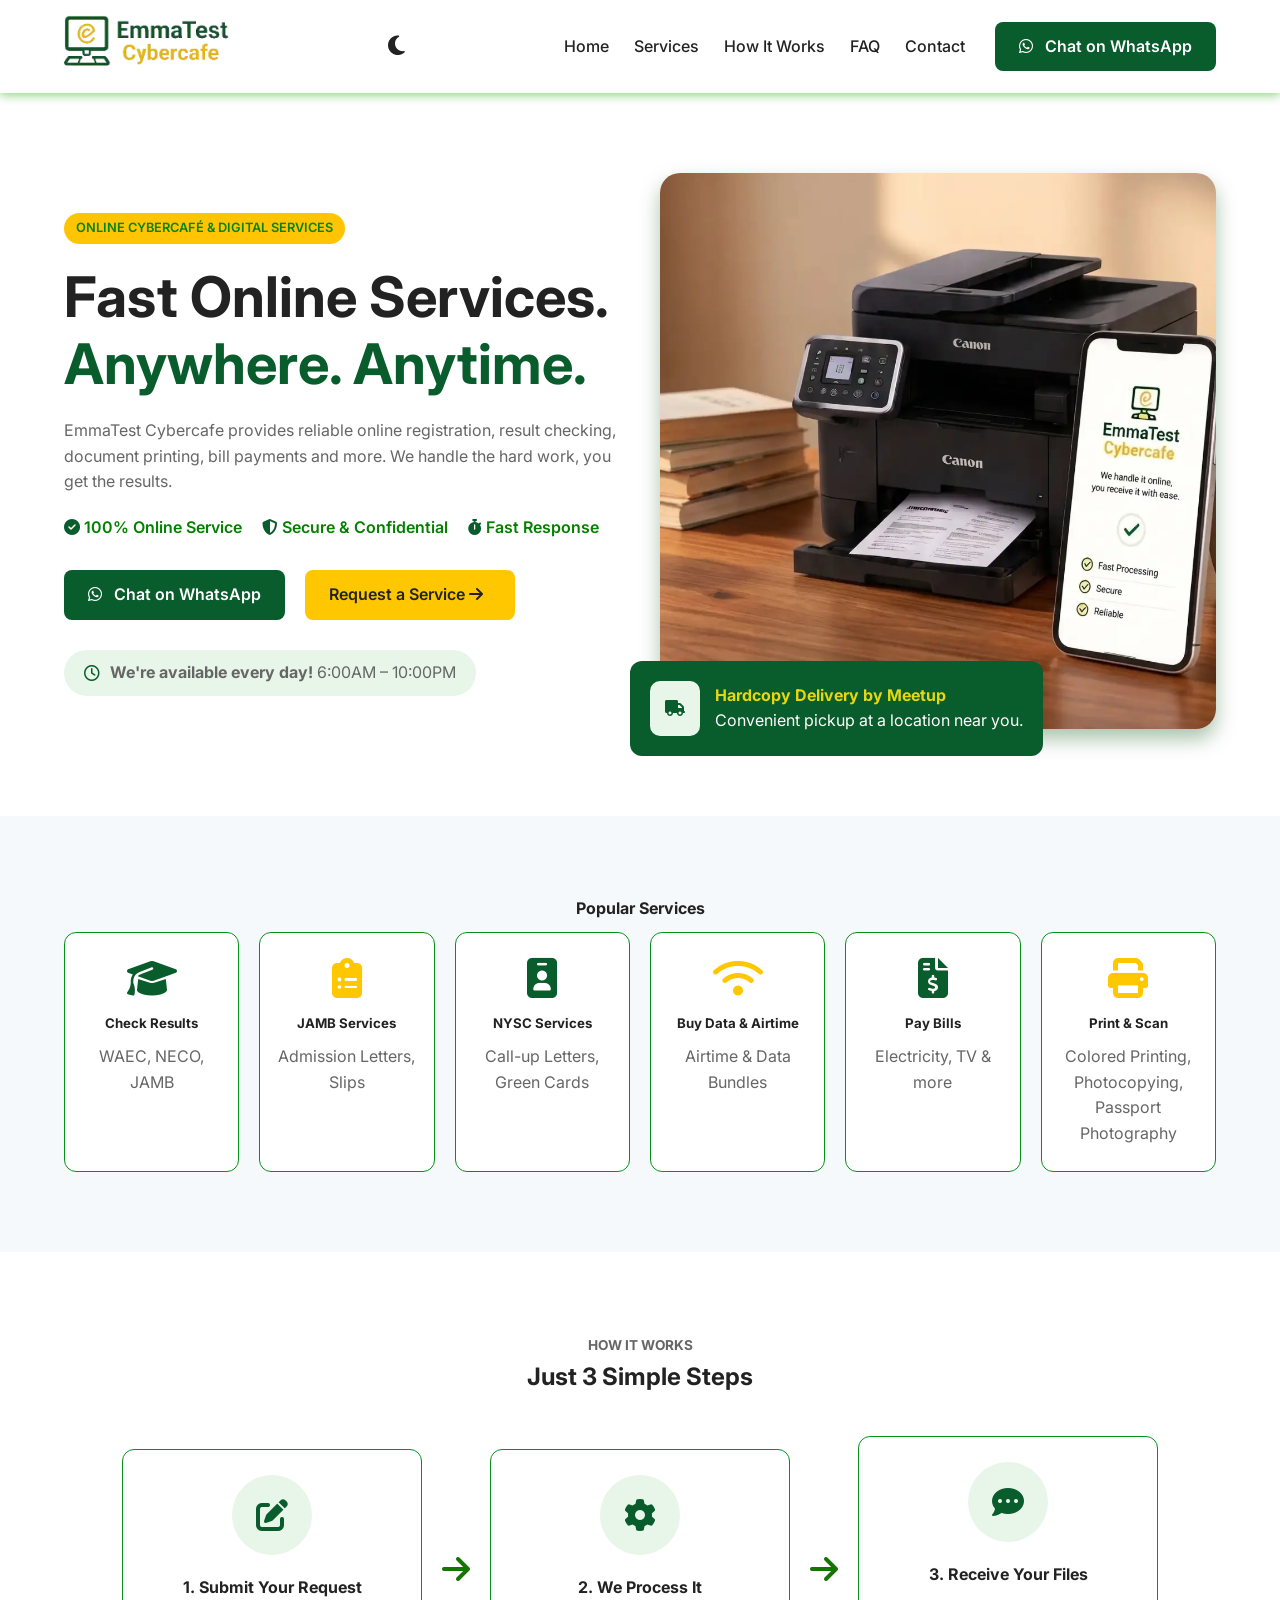
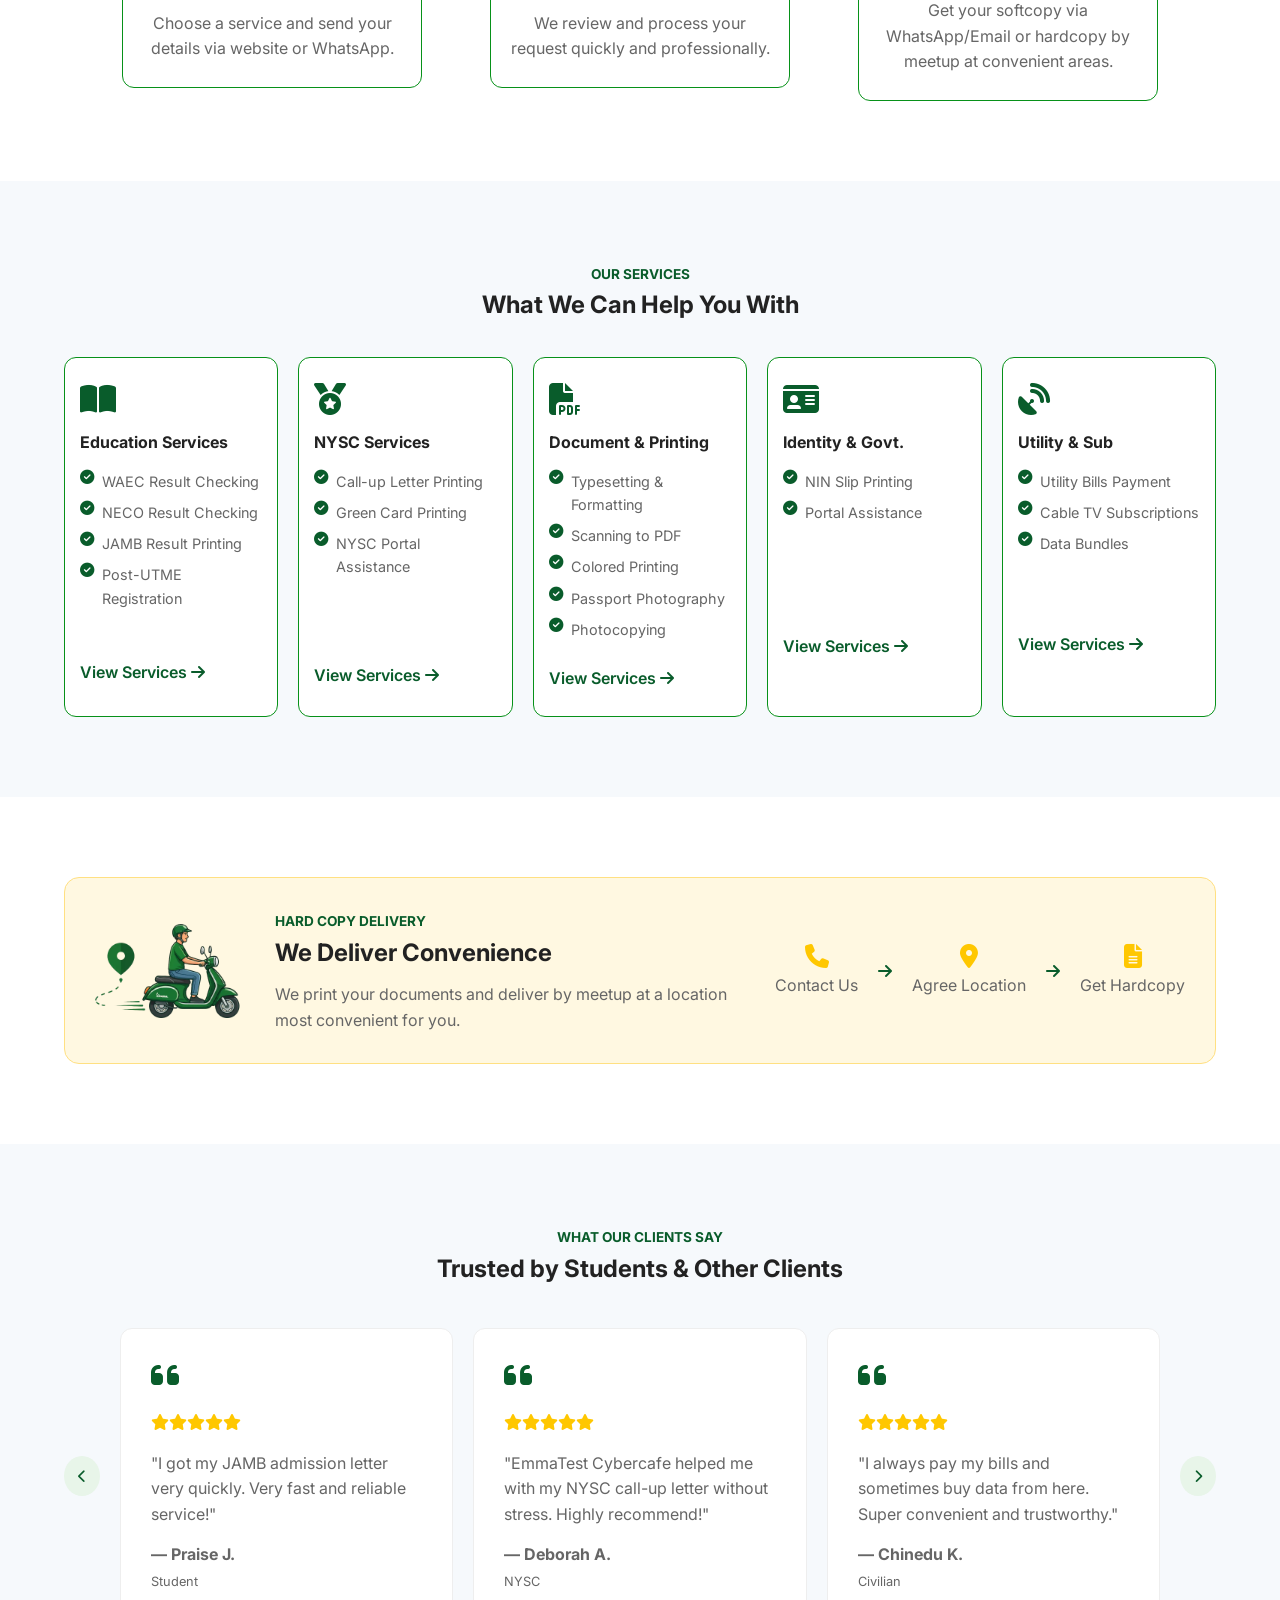
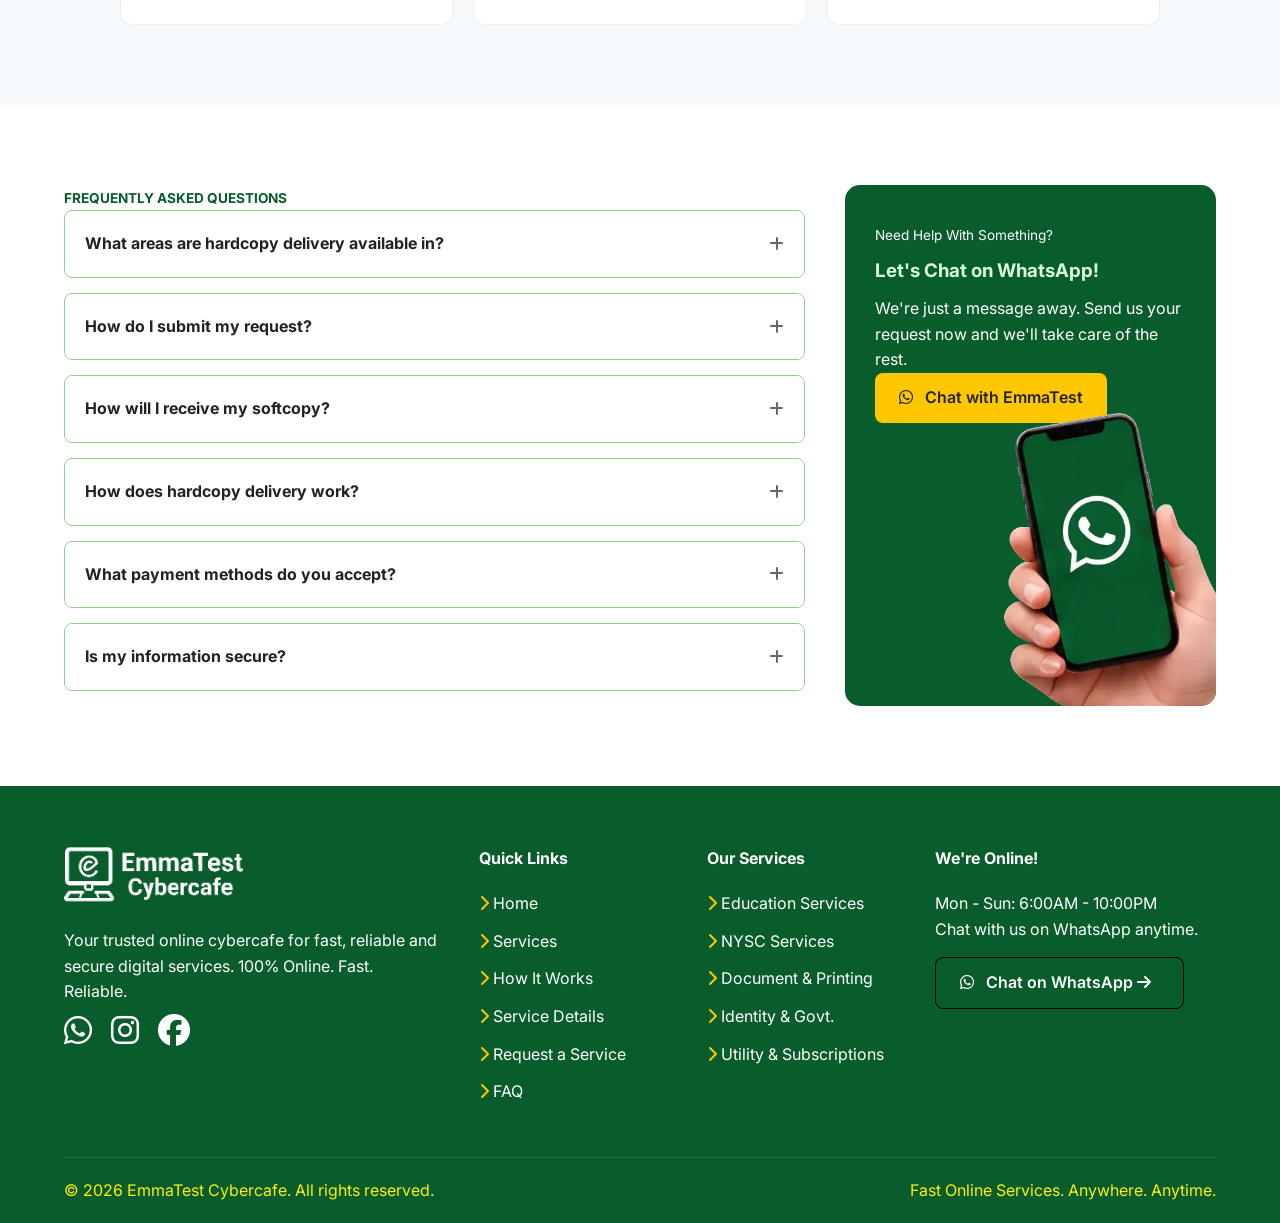
==== commit 0a2da84f: "Add colored printing & passport photo services Included Colored Printing and Passport Photography ac" ====
--- a/index.html
+++ b/index.html
@@ -113,7 +113,7 @@
                 <div class="card hover-float text-center">
                     <i class="fas fa-print icon-large text-yellow"></i>
                     <h5>Print & Scan</h5>
-                    <p>Printing, Photocopying</p>
+                    <p>Colored Printing, Photocopying, Passport Photography</p>
                 </div>
             </div>
         </section>
@@ -156,7 +156,7 @@
                         <li><i class="fas fa-check-circle text-green"></i> NECO Result Checking</li>
                         <li><i class="fas fa-check-circle text-green"></i> JAMB Result Printing</li>
                         <li><i class="fas fa-check-circle text-green"></i> Post-UTME Registration</li>
-                    </ul>
+                    </ul><br>
                     <a href="service-details.html" class="link-green">View Services <i class="fas fa-arrow-right"></i></a>
                 </div>
                 <div class="card service-card hover-float">
@@ -166,7 +166,7 @@
                         <li><i class="fas fa-check-circle text-green"></i> Call-up Letter Printing</li>
                         <li><i class="fas fa-check-circle text-green"></i> Green Card Printing</li>
                         <li><i class="fas fa-check-circle text-green"></i> NYSC Portal Assistance</li><br>
-                    </ul>
+                    </ul><br>
                     <a href="service-details.html" class="link-green">View Services <i class="fas fa-arrow-right"></i></a>
                 </div>
                 <div class="card service-card hover-float">
@@ -175,8 +175,10 @@
                     <ul>
                         <li><i class="fas fa-check-circle text-green"></i> Typesetting & Formatting</li>
                         <li><i class="fas fa-check-circle text-green"></i> Scanning to PDF</li>
-                        <li><i class="fas fa-check-circle text-green"></i> Photocopying & Printing</li>
-                    </ul><br>
+                        <li><i class="fas fa-check-circle text-green"></i> Colored Printing</li>
+                        <li><i class="fas fa-check-circle text-green"></i> Passport Photography</li>
+                        <li><i class="fas fa-check-circle text-green"></i> Photocopying</li>
+                    </ul>
                     <a href="service-details.html" class="link-green">View Services <i class="fas fa-arrow-right"></i></a>
                 </div>
                 <div class="card service-card hover-float">
@@ -185,7 +187,7 @@
                     <ul>
                         <li><i class="fas fa-check-circle text-green"></i> NIN Slip Printing</li>
                         <li><i class="fas fa-check-circle text-green"></i> Portal Assistance</li><br>
-                    </ul><br>
+                    </ul><br><br>
                     <a href="service-details.html" class="link-green">View Services <i class="fas fa-arrow-right"></i></a>
                 </div>
                 <div class="card service-card hover-float">
@@ -195,7 +197,7 @@
                         <li><i class="fas fa-check-circle text-green"></i> Utility Bills Payment</li>
                         <li><i class="fas fa-check-circle text-green"></i> Cable TV Subscriptions</li>
                         <li><i class="fas fa-check-circle text-green"></i> Data Bundles</li>
-                    </ul><br>
+                    </ul><br><br>
                     <a href="service-details.html" class="link-green">View Services <i class="fas fa-arrow-right"></i></a>
                 </div>
             </div>
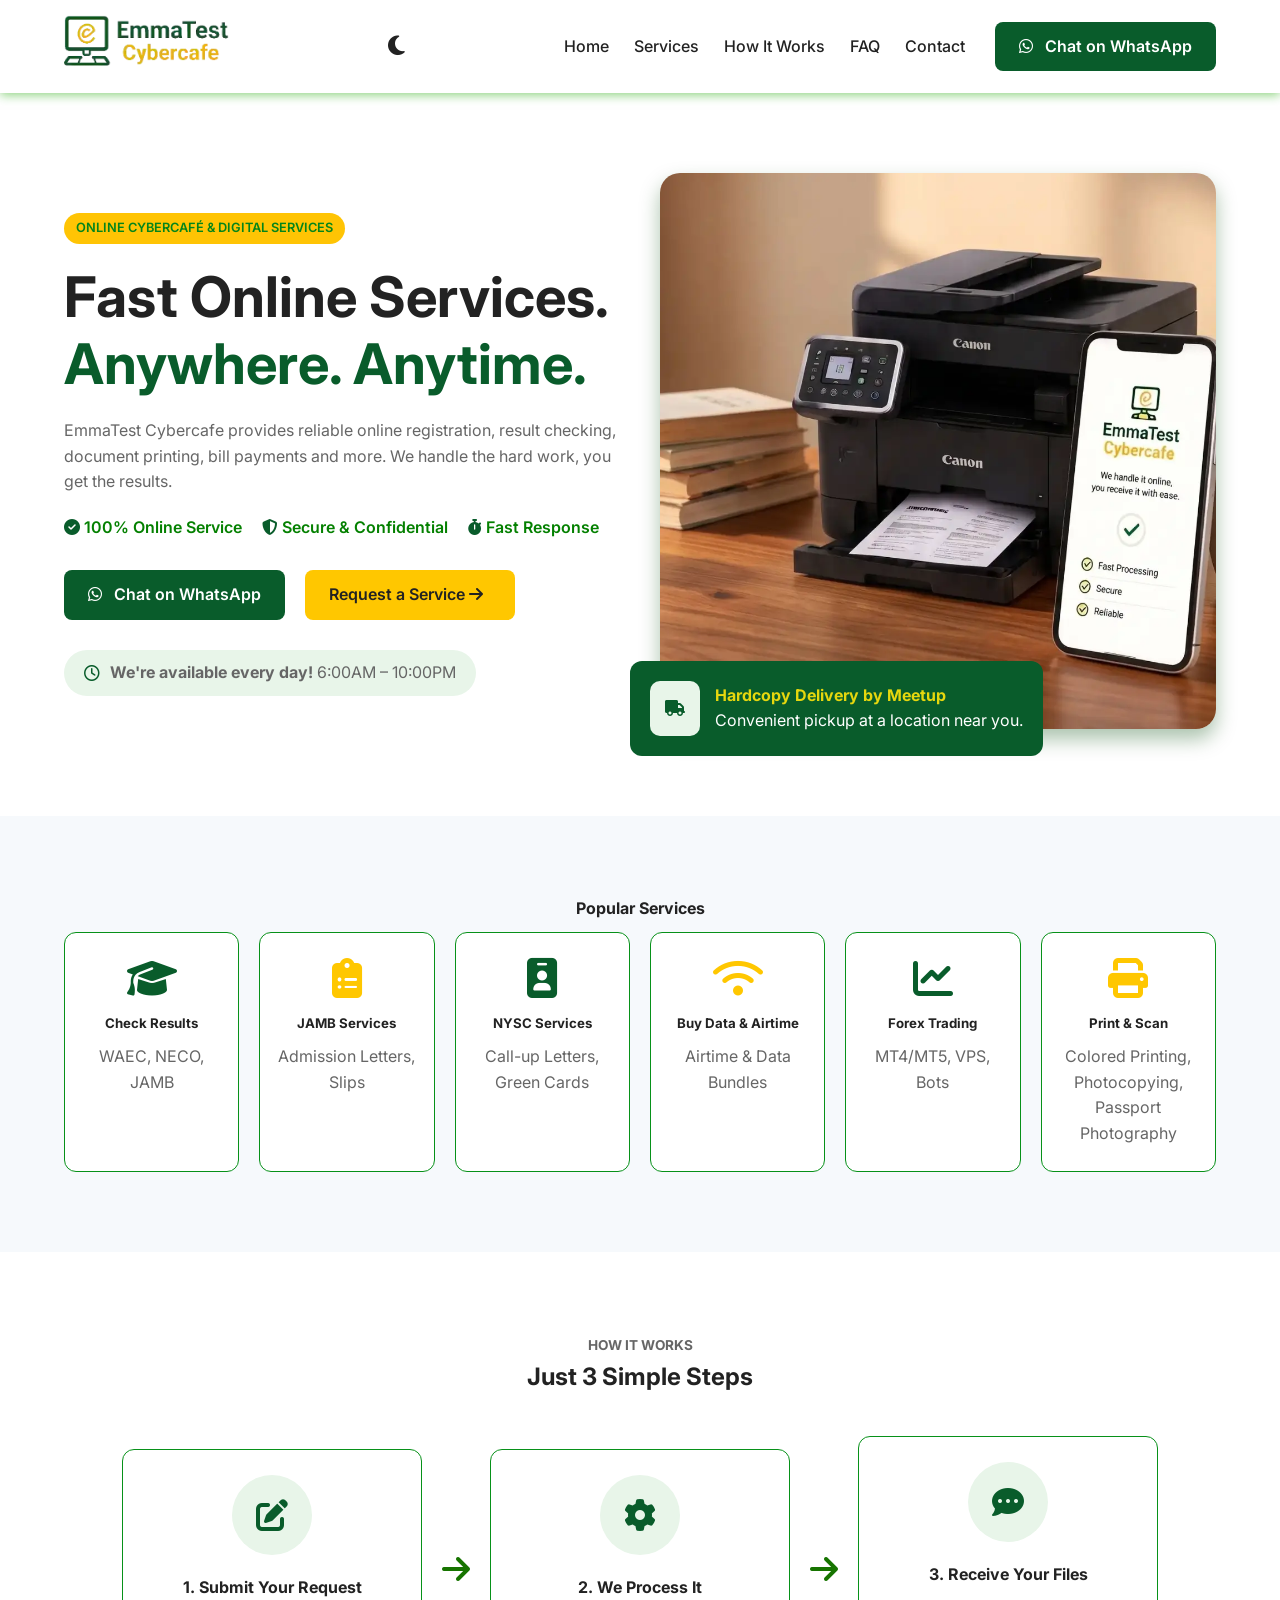
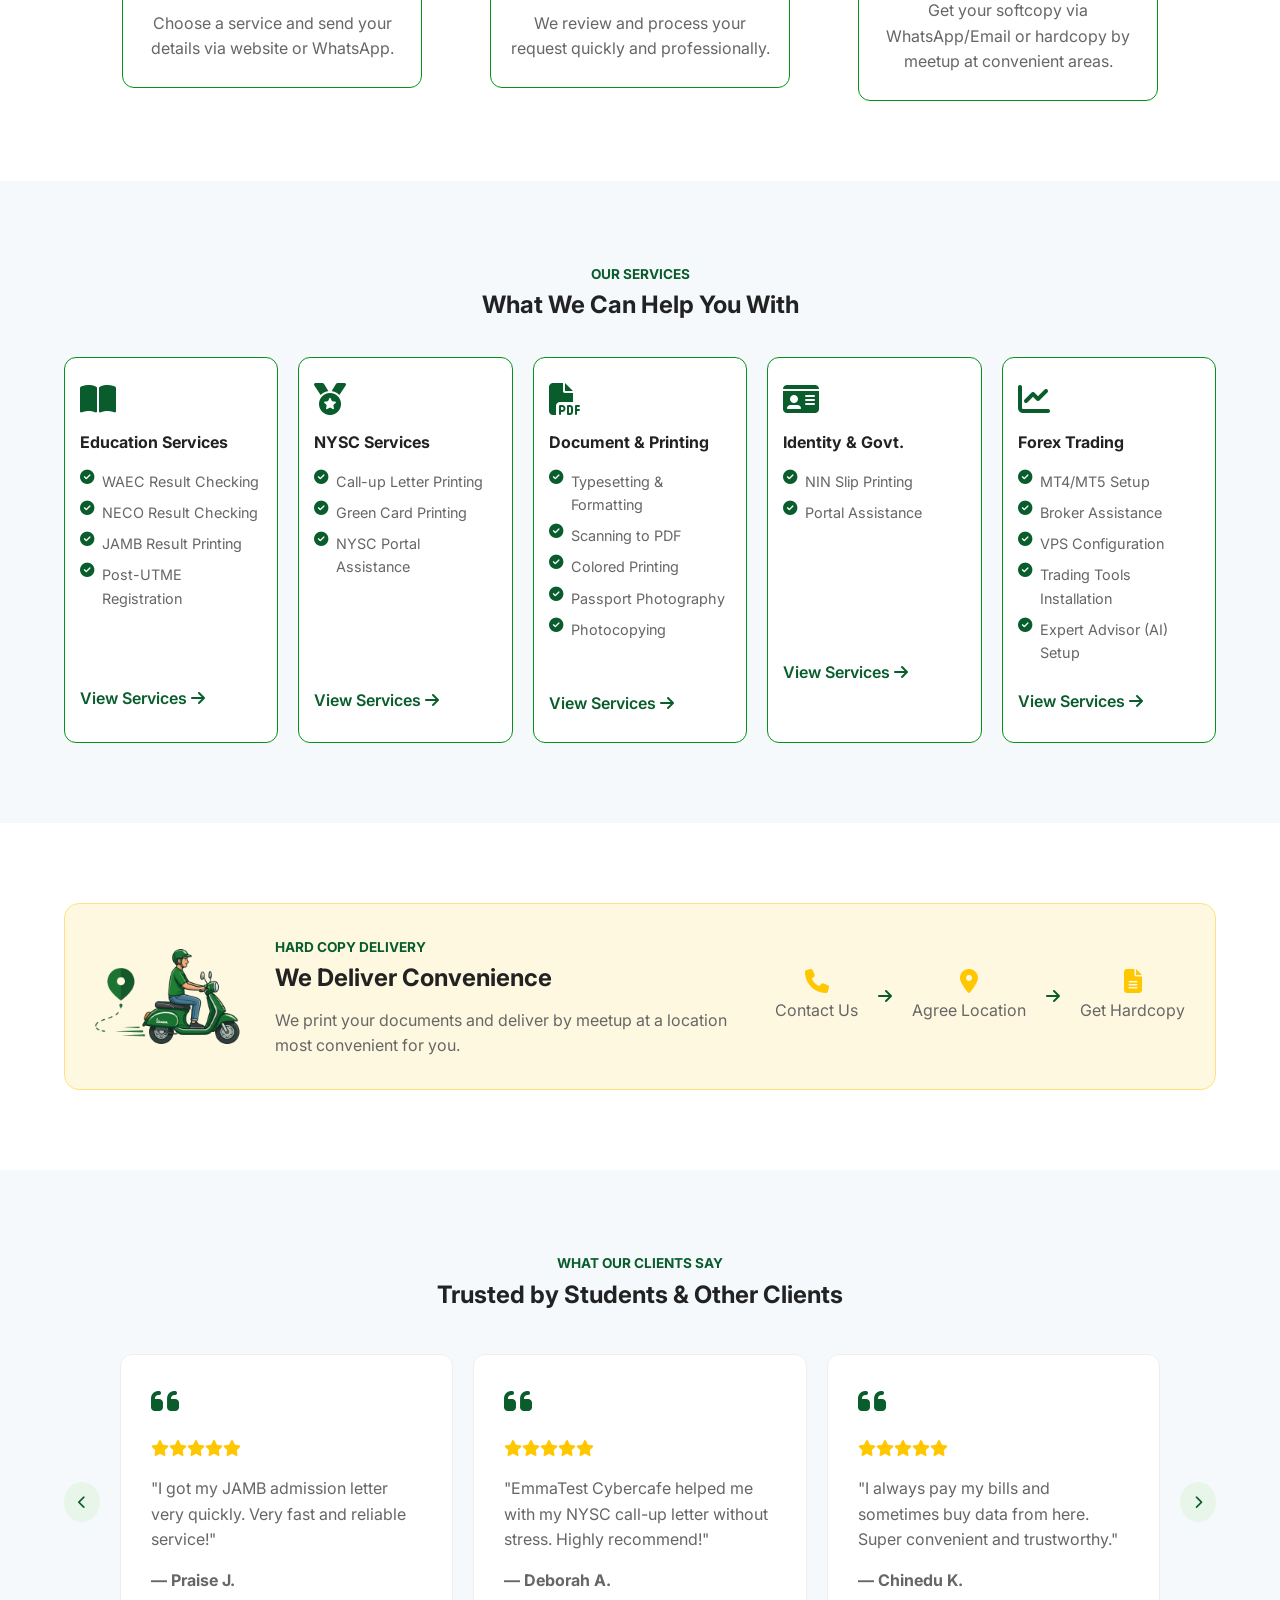
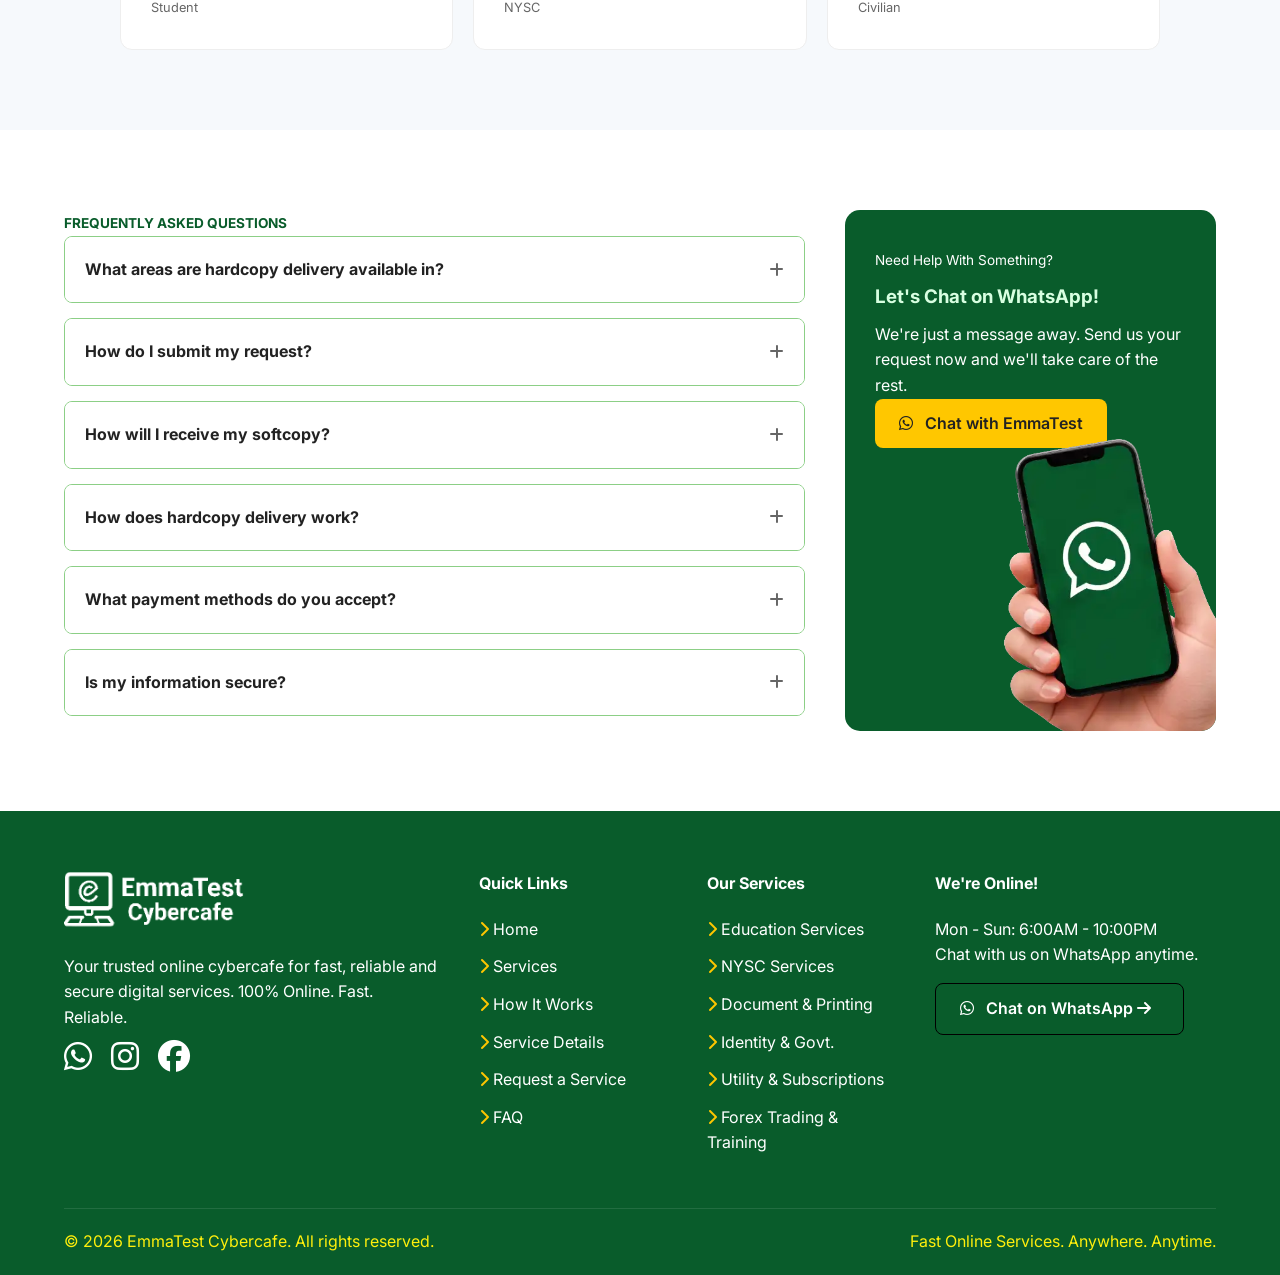
==== commit 19ac8311: "Add Forex Trading service and toast UI Introduced Forex Trading offering across the site and add cus" ====
--- a/index.html
+++ b/index.html
@@ -106,9 +106,9 @@
                     <p>Airtime & Data Bundles</p>
                 </div>
                 <div class="card hover-float text-center">
-                    <i class="fas fa-file-invoice-dollar icon-large text-green"></i>
-                    <h5>Pay Bills</h5>
-                    <p>Electricity, TV & more</p>
+                    <i class="fas fa-chart-line icon-large text-green"></i>
+                    <h5>Forex Trading</h5>
+                    <p>MT4/MT5, VPS, Bots</p>
                 </div>
                 <div class="card hover-float text-center">
                     <i class="fas fa-print icon-large text-yellow"></i>
@@ -156,7 +156,7 @@
                         <li><i class="fas fa-check-circle text-green"></i> NECO Result Checking</li>
                         <li><i class="fas fa-check-circle text-green"></i> JAMB Result Printing</li>
                         <li><i class="fas fa-check-circle text-green"></i> Post-UTME Registration</li>
-                    </ul><br>
+                    </ul><br><br>
                     <a href="service-details.html" class="link-green">View Services <i class="fas fa-arrow-right"></i></a>
                 </div>
                 <div class="card service-card hover-float">
@@ -166,7 +166,7 @@
                         <li><i class="fas fa-check-circle text-green"></i> Call-up Letter Printing</li>
                         <li><i class="fas fa-check-circle text-green"></i> Green Card Printing</li>
                         <li><i class="fas fa-check-circle text-green"></i> NYSC Portal Assistance</li><br>
-                    </ul><br>
+                    </ul><br><br>
                     <a href="service-details.html" class="link-green">View Services <i class="fas fa-arrow-right"></i></a>
                 </div>
                 <div class="card service-card hover-float">
@@ -178,7 +178,7 @@
                         <li><i class="fas fa-check-circle text-green"></i> Colored Printing</li>
                         <li><i class="fas fa-check-circle text-green"></i> Passport Photography</li>
                         <li><i class="fas fa-check-circle text-green"></i> Photocopying</li>
-                    </ul>
+                    </ul><br>
                     <a href="service-details.html" class="link-green">View Services <i class="fas fa-arrow-right"></i></a>
                 </div>
                 <div class="card service-card hover-float">
@@ -187,17 +187,19 @@
                     <ul>
                         <li><i class="fas fa-check-circle text-green"></i> NIN Slip Printing</li>
                         <li><i class="fas fa-check-circle text-green"></i> Portal Assistance</li><br>
-                    </ul><br><br>
-                    <a href="service-details.html" class="link-green">View Services <i class="fas fa-arrow-right"></i></a>
-                </div>
-                <div class="card service-card hover-float">
-                    <i class="fas fa-satellite-dish icon-medium text-green"></i>
-                    <h4>Utility & Sub</h4>
-                    <ul>
-                        <li><i class="fas fa-check-circle text-green"></i> Utility Bills Payment</li>
-                        <li><i class="fas fa-check-circle text-green"></i> Cable TV Subscriptions</li>
-                        <li><i class="fas fa-check-circle text-green"></i> Data Bundles</li>
-                    </ul><br><br>
+                    </ul><br><br><br>
+                    <a href="service-details.html" class="link-green">View Services <i class="fas fa-arrow-right"></i></a>
+                </div>
+                <div class="card service-card hover-float">
+                    <i class="fas fa-chart-line icon-medium text-green"></i>
+                    <h4>Forex Trading</h4>
+                    <ul>
+                        <li><i class="fas fa-check-circle text-green"></i> MT4/MT5 Setup</li>
+                        <li><i class="fas fa-check-circle text-green"></i> Broker Assistance</li>
+                        <li><i class="fas fa-check-circle text-green"></i> VPS Configuration</li>
+                        <li><i class="fas fa-check-circle text-green"></i> Trading Tools Installation</li>
+                        <li><i class="fas fa-check-circle text-green"></i> Expert Advisor (AI) Setup</li>
+                    </ul>
                     <a href="service-details.html" class="link-green">View Services <i class="fas fa-arrow-right"></i></a>
                 </div>
             </div>
@@ -320,12 +322,12 @@
                 <div class="footer-links">
                     <h4>Quick Links</h4>
                     <ul>
-                        <li><i class="fas fa-chevron-right text-yellow"></i> <a href="#home">Home</a></li>
-                        <li><i class="fas fa-chevron-right text-yellow"></i> <a href="#services">Services</a></li>
-                        <li><i class="fas fa-chevron-right text-yellow"></i> <a href="#how-it-works">How It Works</a></li>
+                        <li><i class="fas fa-chevron-right text-yellow"></i> <a href="index.html#home">Home</a></li>
+                        <li><i class="fas fa-chevron-right text-yellow"></i> <a href="index.html#services">Services</a></li>
+                        <li><i class="fas fa-chevron-right text-yellow"></i> <a href="index.html#how-it-works">How It Works</a></li>
                         <li><i class="fas fa-chevron-right text-yellow"></i> <a href="service-details.html">Service Details</a></li>
                         <li><i class="fas fa-chevron-right text-yellow"></i> <a href="request-service.html">Request a Service</a></li>
-                        <li><i class="fas fa-chevron-right text-yellow"></i> <a href="#faq">FAQ</a></li>
+                        <li><i class="fas fa-chevron-right text-yellow"></i> <a href="index.html#faq">FAQ</a></li>
                     </ul>
                 </div>
                 <div class="footer-links">
@@ -336,6 +338,7 @@
                         <li><i class="fas fa-chevron-right text-yellow"></i> <a href="service-details.html">Document & Printing</a></li>
                         <li><i class="fas fa-chevron-right text-yellow"></i> <a href="service-details.html">Identity & Govt.</a></li>
                         <li><i class="fas fa-chevron-right text-yellow"></i> <a href="service-details.html">Utility & Subscriptions</a></li>
+                        <li><i class="fas fa-chevron-right text-yellow"></i> <a href="service-details.html">Forex Trading & Training</a></li>
                     </ul>
                 </div>
                 <div class="footer-contact">
--- a/style.css
+++ b/style.css
@@ -727,4 +727,43 @@
     background-color: var(--light-green);
 }
 body.dark-theme .disclaimer-banner { background-color: #332800; border-color: var(--yellow);}
-body.dark-theme .input-error { background-color: #3b1c1c !important; }+body.dark-theme .input-error { background-color: #3b1c1c !important; }
+
+.custom-toast {
+    position: fixed;
+    top: 20px;
+    right: -400px; 
+    background: var(--bg-white);
+    border-left: 5px solid #dc3545; 
+    border-radius: 8px;
+    padding: 15px 20px;
+    width: 320px;
+    z-index: 9999;
+    box-shadow: 0 10px 25px rgba(0,0,0,0.1);
+    transition: right 0.5s cubic-bezier(0.68, -0.55, 0.265, 1.55); 
+}
+
+.custom-toast.show {
+    right: 20px;
+}
+
+.toast-content {
+    display: flex;
+    align-items: center;
+    gap: 15px;
+}
+
+body.dark-theme .custom-toast {
+    box-shadow: 0 10px 25px rgba(0,0,0,0.5);
+    border: 1px solid #333333;
+    border-left: 5px solid #dc3545;
+}
+
+/* --- Success Toast Modifier --- */
+.success-toast {
+    border-left: 5px solid var(--primary-green);
+}
+
+body.dark-theme .success-toast {
+    border-left: 5px solid var(--primary-green);
+}
